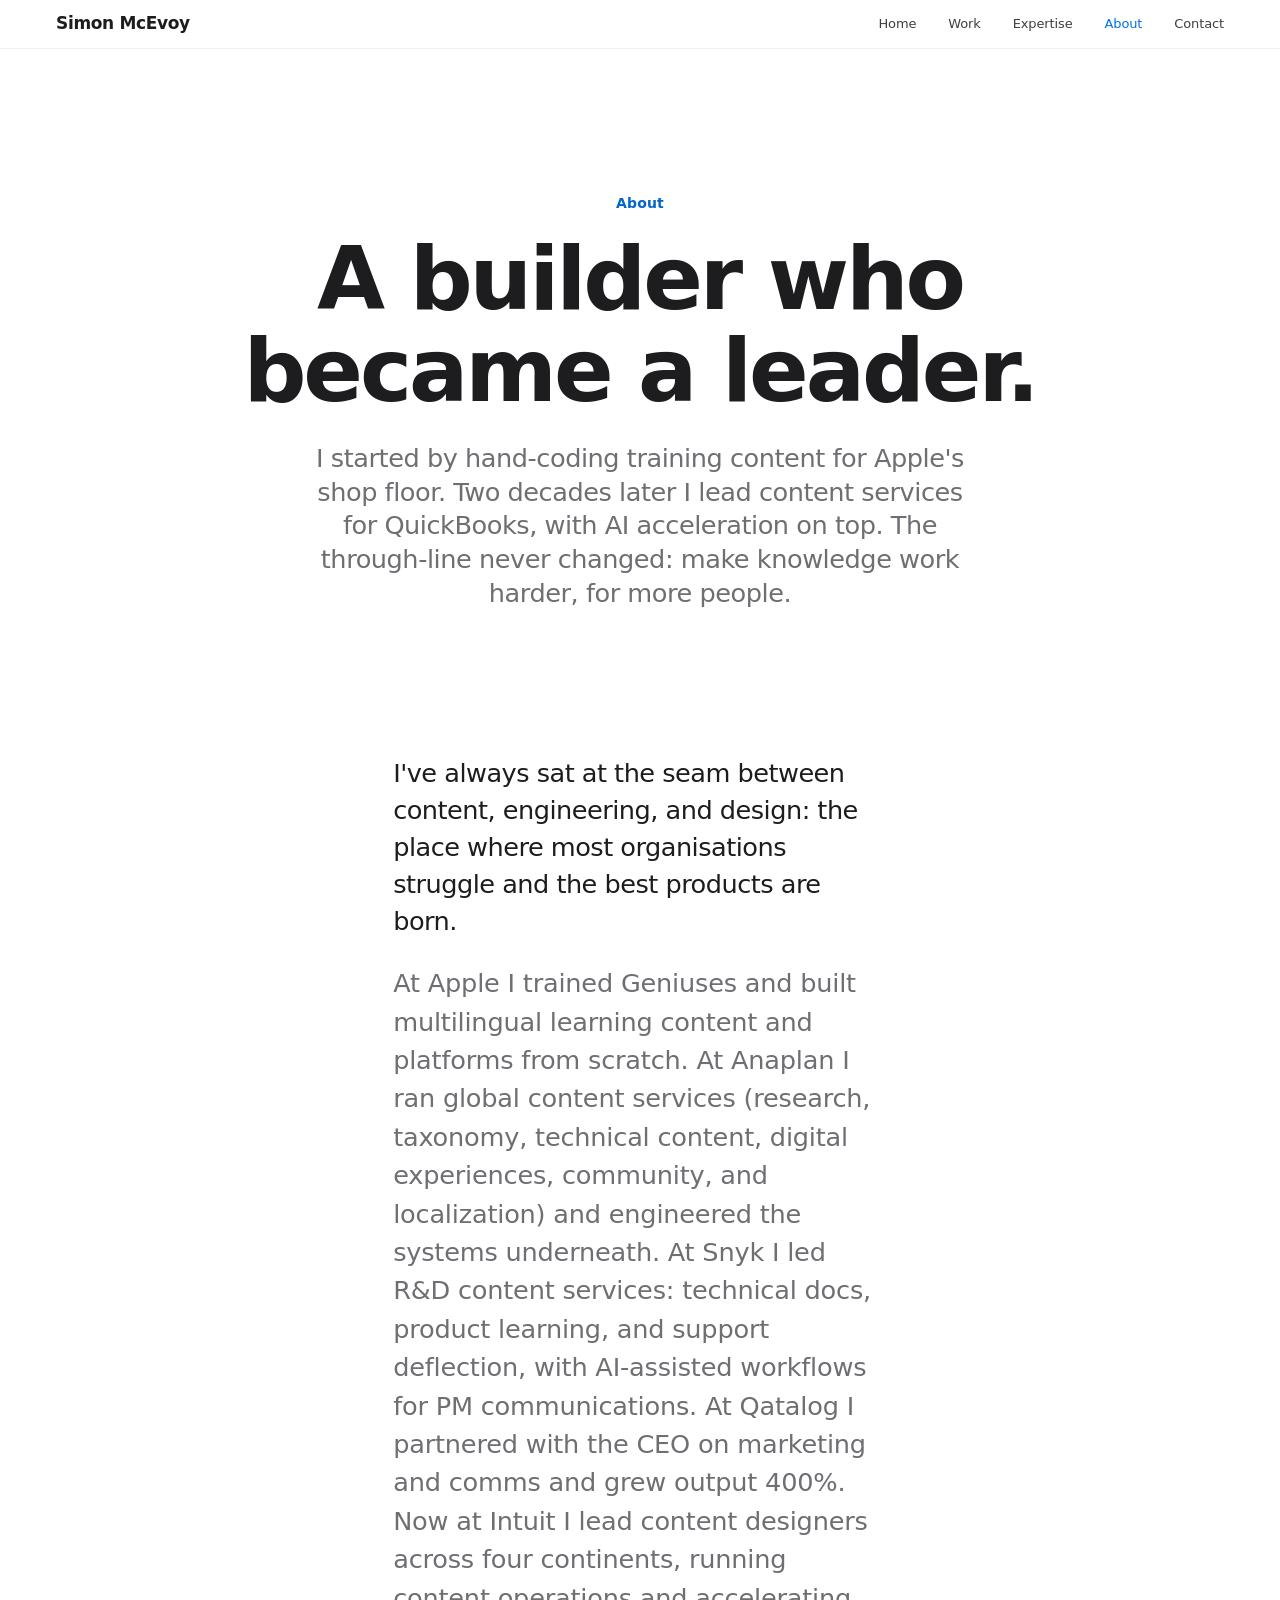
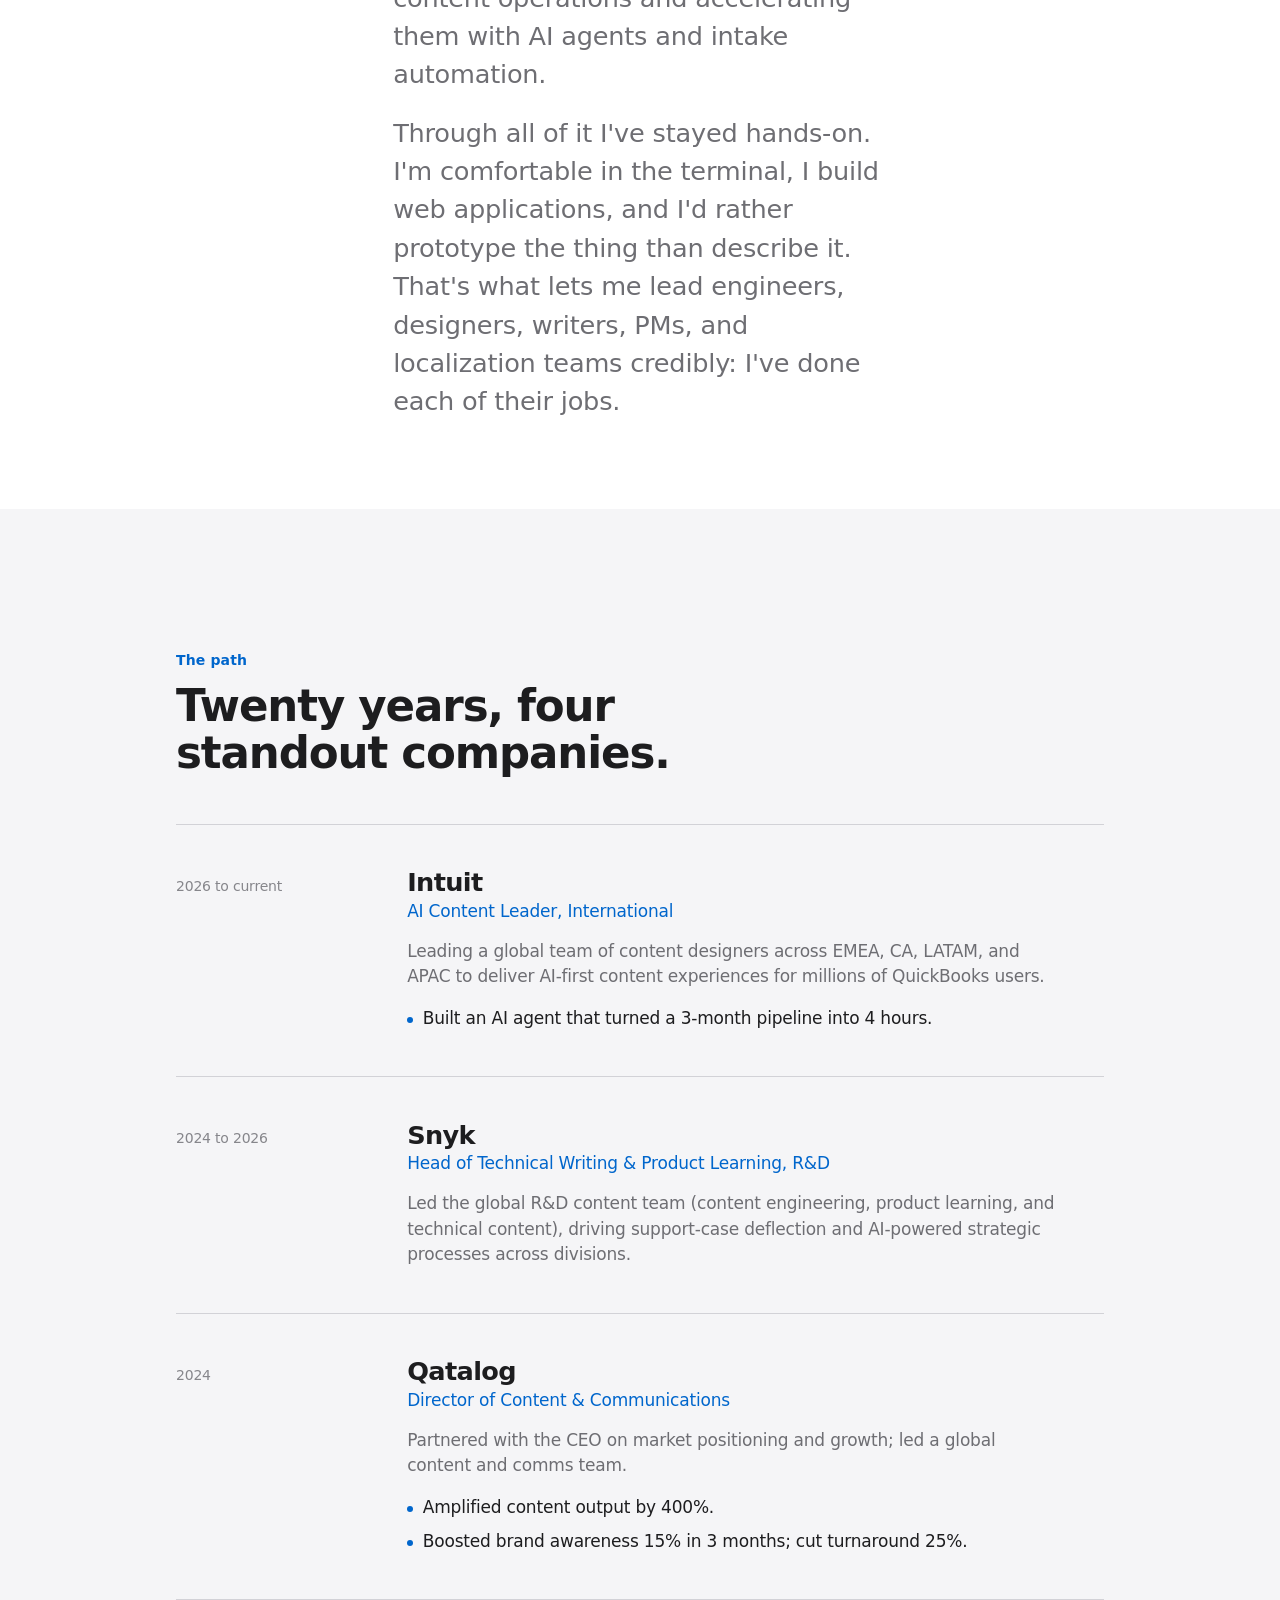
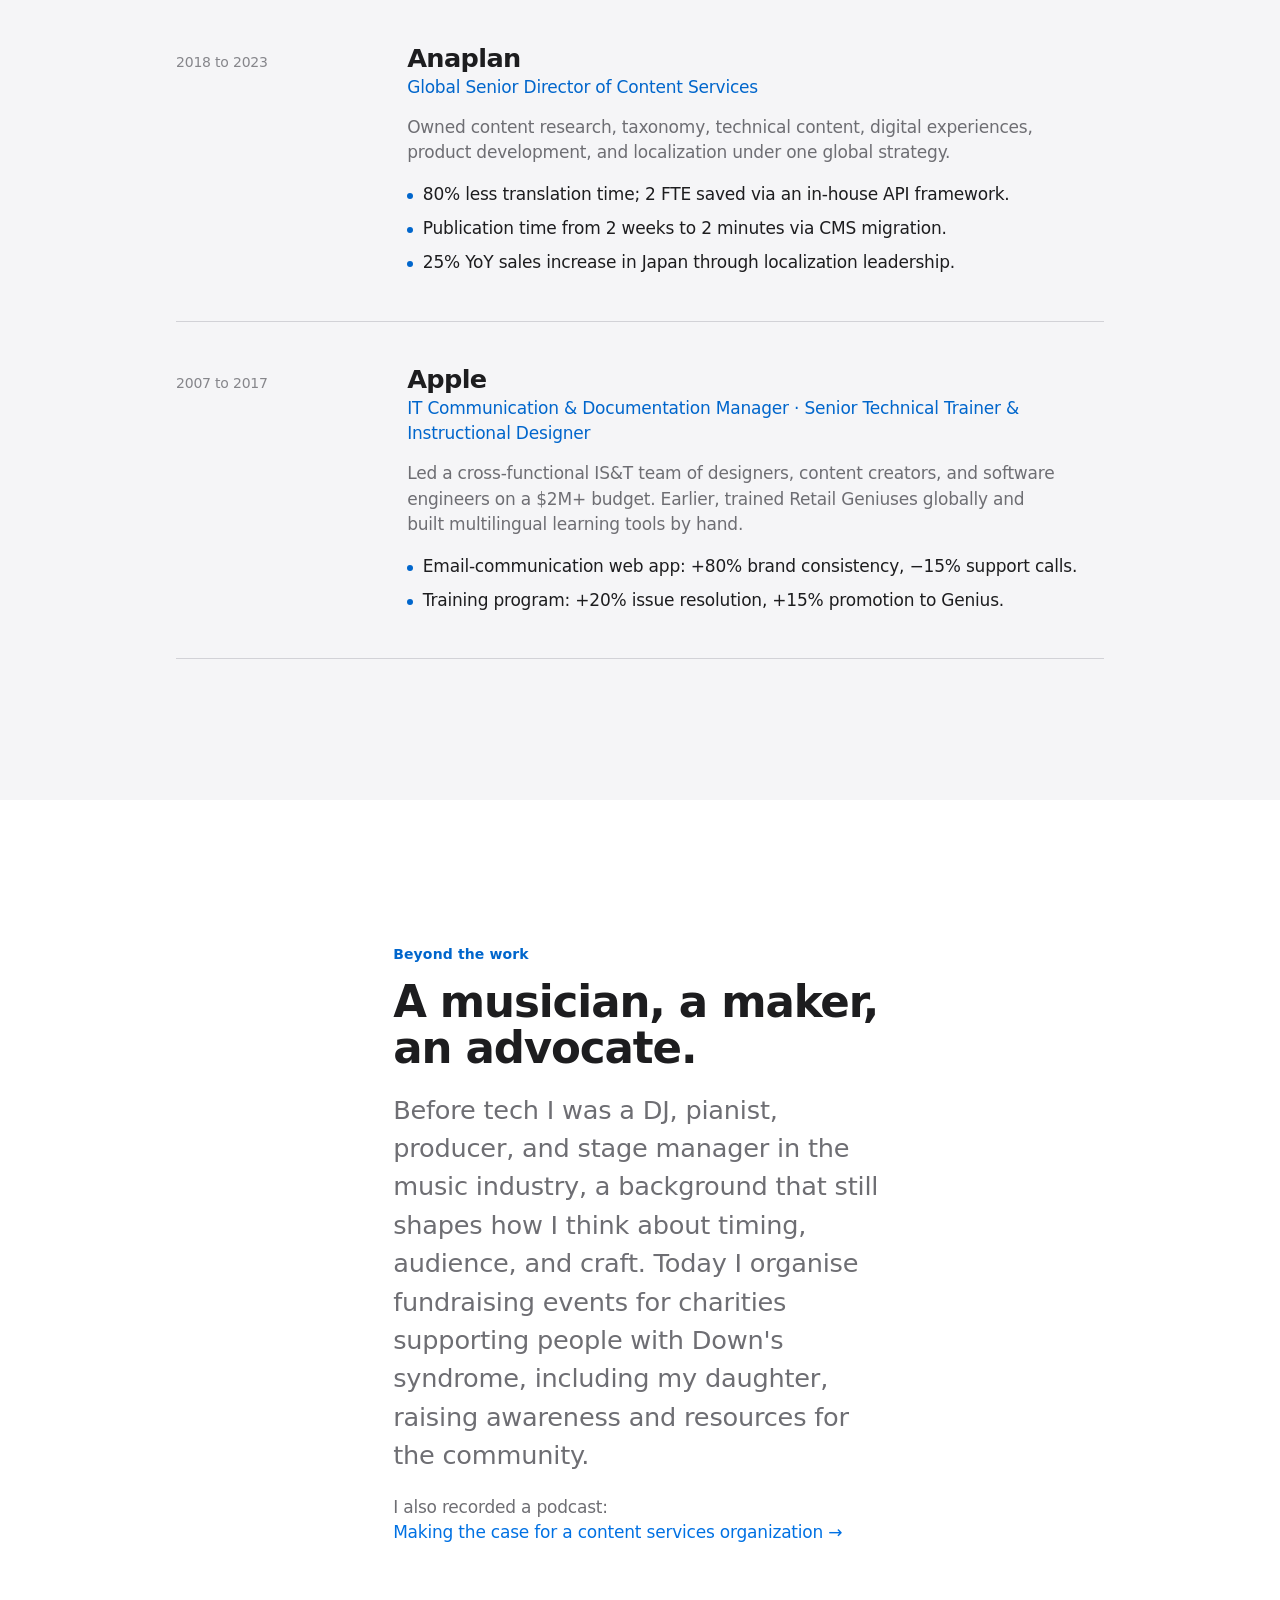
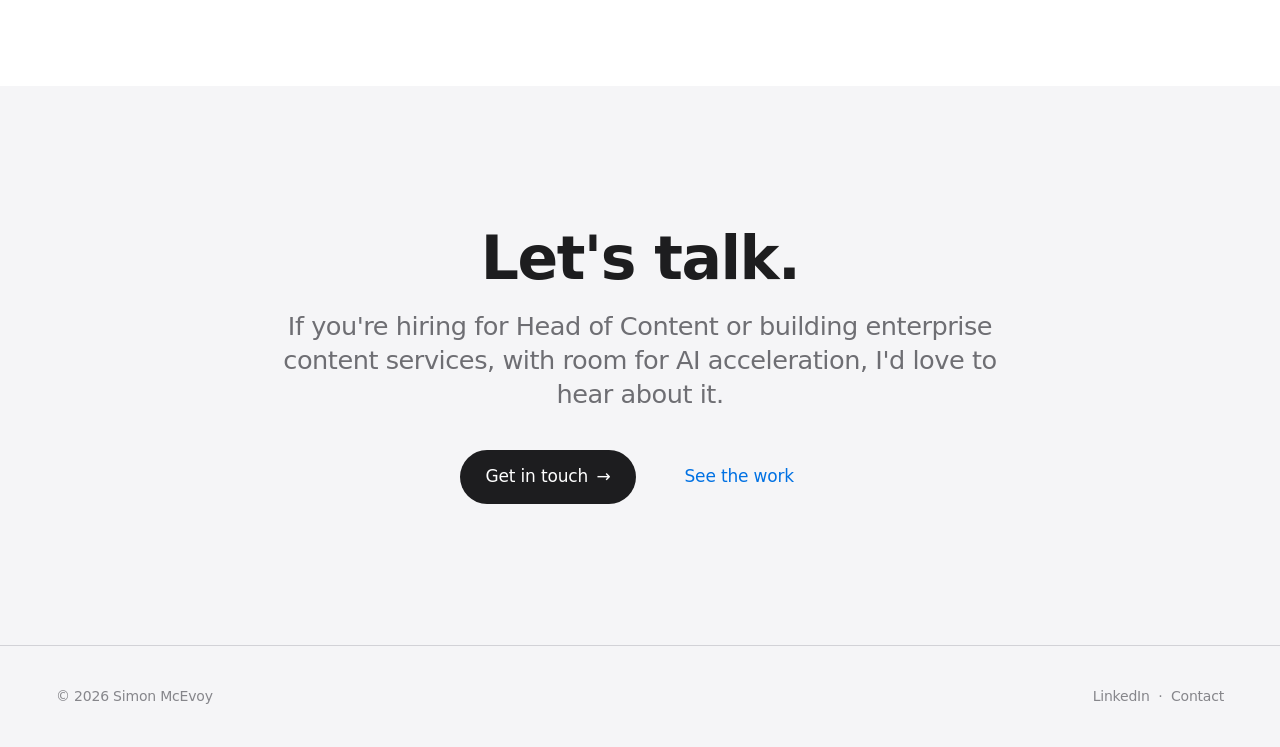
==== about.html @ 6aed699b "Refine copy and consolidate Work case studies. Remove em-dashes site-wide, merge Anaplan into one CC" ====
<!DOCTYPE html>
<html lang="en">
<head>
<meta charset="UTF-8">
<meta name="viewport" content="width=device-width, initial-scale=1">
<title>About | Simon McEvoy</title>
<meta name="description" content="Simon McEvoy: twenty years leading enterprise content operations and services, now accelerating them with AI at Intuit.">
<link rel="stylesheet" href="styles.css">
</head>
<body>

<header class="nav" id="nav">
  <div class="nav__inner">
    <a class="nav__brand" href="index.html">Simon McEvoy</a>
    <button class="nav__toggle" aria-label="Menu" aria-expanded="false">☰</button>
    <nav class="nav__links">
      <a href="index.html">Home</a>
      <a href="work.html">Work</a>
      <a href="expertise.html">Expertise</a>
      <a href="about.html" aria-current="page">About</a>
      <a href="contact.html">Contact</a>
    </nav>
  </div>
</header>

<main>

  <section class="hero wrap load" style="padding-bottom: clamp(2rem,5vw,3.5rem)">
    <span class="eyebrow">About</span>
    <h1 class="hero-title">A builder who<br>became a leader.</h1>
    <p class="lead">I started by hand-coding training content for Apple's shop floor. Two decades later I lead content services for QuickBooks, with AI acceleration on top. The through-line never changed: make knowledge work harder, for more people.</p>
  </section>

  <!-- Narrative -->
  <section class="section--tight">
    <div class="wrap measure reveal" style="margin-inline:auto">
      <p class="h3" style="font-weight:400; line-height:1.45; color:var(--ink)">I've always sat at the seam between content, engineering, and design: the place where most organisations struggle and the best products are born.</p>
      <p class="muted" style="margin-top:1.5rem; font-size:var(--step-lead); line-height:1.5">At Apple I trained Geniuses and built multilingual learning content and platforms from scratch. At Anaplan I ran global content services (research, taxonomy, technical content, digital experiences, community, and localization) and engineered the systems underneath. At Snyk I led R&amp;D content services: technical docs, product learning, and support deflection, with AI-assisted workflows for PM communications. At Qatalog I partnered with the CEO on marketing and comms and grew output 400%. Now at Intuit I lead content designers across four continents, running content operations and accelerating them with AI agents and intake automation.</p>
      <p class="muted" style="margin-top:1.25rem; font-size:var(--step-lead); line-height:1.5">Through all of it I've stayed hands-on. I'm comfortable in the terminal, I build web applications, and I'd rather prototype the thing than describe it. That's what lets me lead engineers, designers, writers, PMs, and localization teams credibly: I've done each of their jobs.</p>
    </div>
  </section>

  <!-- TIMELINE -->
  <section class="section bg-alt">
    <div class="wrap">
      <div class="sec-head reveal" style="margin-bottom: clamp(2rem,5vw,3rem)">
        <span class="eyebrow">The path</span>
        <h2 class="h2">Twenty years, four standout companies.</h2>
      </div>

      <div class="timeline">
        <div class="tl-item reveal">
          <div class="tl-when">2026 to current</div>
          <div>
            <h3 class="tl-co">Intuit</h3>
            <p class="tl-role">AI Content Leader, International</p>
            <p class="tl-desc">Leading a global team of content designers across EMEA, CA, LATAM, and APAC to deliver AI-first content experiences for millions of QuickBooks users.</p>
            <ul class="tl-wins"><li>Built an AI agent that turned a 3-month pipeline into 4 hours.</li></ul>
          </div>
        </div>

        <div class="tl-item reveal">
          <div class="tl-when">2024 to 2026</div>
          <div>
            <h3 class="tl-co">Snyk</h3>
            <p class="tl-role">Head of Technical Writing &amp; Product Learning, R&amp;D</p>
            <p class="tl-desc">Led the global R&amp;D content team (content engineering, product learning, and technical content), driving support-case deflection and AI-powered strategic processes across divisions.</p>
          </div>
        </div>

        <div class="tl-item reveal">
          <div class="tl-when">2024</div>
          <div>
            <h3 class="tl-co">Qatalog</h3>
            <p class="tl-role">Director of Content &amp; Communications</p>
            <p class="tl-desc">Partnered with the CEO on market positioning and growth; led a global content and comms team.</p>
            <ul class="tl-wins">
              <li>Amplified content output by 400%.</li>
              <li>Boosted brand awareness 15% in 3 months; cut turnaround 25%.</li>
            </ul>
          </div>
        </div>

        <div class="tl-item reveal">
          <div class="tl-when">2018 to 2023</div>
          <div>
            <h3 class="tl-co">Anaplan</h3>
            <p class="tl-role">Global Senior Director of Content Services</p>
            <p class="tl-desc">Owned content research, taxonomy, technical content, digital experiences, product development, and localization under one global strategy.</p>
            <ul class="tl-wins">
              <li>80% less translation time; 2 FTE saved via an in-house API framework.</li>
              <li>Publication time from 2 weeks to 2 minutes via CMS migration.</li>
              <li>25% YoY sales increase in Japan through localization leadership.</li>
            </ul>
          </div>
        </div>

        <div class="tl-item reveal">
          <div class="tl-when">2007 to 2017</div>
          <div>
            <h3 class="tl-co">Apple</h3>
            <p class="tl-role">IT Communication &amp; Documentation Manager · Senior Technical Trainer &amp; Instructional Designer</p>
            <p class="tl-desc">Led a cross-functional IS&amp;T team of designers, content creators, and software engineers on a $2M+ budget. Earlier, trained Retail Geniuses globally and built multilingual learning tools by hand.</p>
            <ul class="tl-wins">
              <li>Email-communication web app: +80% brand consistency, −15% support calls.</li>
              <li>Training program: +20% issue resolution, +15% promotion to Genius.</li>
            </ul>
          </div>
        </div>
      </div>
    </div>
  </section>

  <!-- Beyond work -->
  <section class="section">
    <div class="wrap measure reveal" style="margin-inline:auto">
      <span class="eyebrow">Beyond the work</span>
      <h2 class="h2" style="margin:.8rem 0 1.2rem">A musician, a maker, an advocate.</h2>
      <p class="muted" style="font-size:var(--step-lead); line-height:1.5">Before tech I was a DJ, pianist, producer, and stage manager in the music industry, a background that still shapes how I think about timing, audience, and craft. Today I organise fundraising events for charities supporting people with Down's syndrome, including my daughter, raising awareness and resources for the community.</p>
      <p class="muted" style="margin-top:1.25rem; font-size:var(--step-body)">I also recorded a podcast: <a class="link" href="https://simplea.com/Resources/Podcasts/making-the-case-for-a-cso">Making the case for a content services organization →</a></p>
    </div>
  </section>

  <section class="section bg-alt">
    <div class="wrap cta-band reveal">
      <h2 class="h1">Let's talk.</h2>
      <p class="lead">If you're hiring for Head of Content or building enterprise content services, with room for AI acceleration, I'd love to hear about it.</p>
      <div class="hero__cta">
        <a class="btn btn--dark" href="contact.html">Get in touch <span aria-hidden="true">→</span></a>
        <a class="btn btn--ghost" href="work.html">See the work</a>
      </div>
    </div>
  </section>

</main>

<footer class="footer">
  <div class="footer__inner">
    <span>© 2026 Simon McEvoy</span>
    <span><a href="https://www.linkedin.com/in/simcevoy">LinkedIn</a> &nbsp;·&nbsp; <a href="contact.html">Contact</a></span>
  </div>
</footer>

<script src="main.js"></script>
</body>
</html>
---- styles.css ----
/* =====================================================================
   Simon McEvoy — Portfolio
   Design system: refined minimalism, Apple register.
   Pure CSS, no build step. Resolves to San Francisco on Apple devices.
   ===================================================================== */

/* ---------- Reset ---------- */
*, *::before, *::after { box-sizing: border-box; margin: 0; padding: 0; }
html { scroll-behavior: smooth; -webkit-text-size-adjust: 100%; }
body { min-height: 100vh; }
img { max-width: 100%; display: block; }
a { color: inherit; text-decoration: none; }
button { font: inherit; cursor: pointer; border: none; background: none; }
ul { list-style: none; }

/* ---------- Tokens ---------- */
:root {
  /* The Apple-authentic stack: SF on Apple HW, refined fallbacks elsewhere */
  --font-sans: -apple-system, BlinkMacSystemFont, "SF Pro Display", "SF Pro Text",
               "Helvetica Neue", "Segoe UI", system-ui, sans-serif;

  /* Palette — near-black ink on true white, single confident accent */
  --ink:        #1d1d1f;   /* Apple's signature near-black */
  --ink-soft:   #6e6e73;   /* secondary text */
  --ink-faint:  #86868b;   /* tertiary / captions */
  --hairline:   #d2d2d7;   /* Apple's divider grey */
  --paper:      #ffffff;
  --paper-alt:  #f5f5f7;   /* Apple's section grey */
  --accent:     #0066cc;   /* Apple link blue */
  --accent-ink: #0071e3;

  /* Type scale — large, confident, tight tracking like Apple display type */
  --step-hero:  clamp(2.75rem, 7vw, 5.5rem);
  --step-h1:    clamp(2.25rem, 5vw, 3.75rem);
  --step-h2:    clamp(1.75rem, 3.4vw, 2.75rem);
  --step-h3:    clamp(1.3rem, 2vw, 1.6rem);
  --step-lead:  clamp(1.2rem, 2vw, 1.6rem);
  --step-body:  1.0625rem;
  --step-small: 0.875rem;

  --maxw: 1040px;
  --maxw-wide: 1280px;
  --maxw-work: 1152px; /* maxw-wide − 10% */
  --gutter: clamp(1.25rem, 5vw, 3.5rem);

  --r: 18px;       /* card radius */
  --r-lg: 28px;
  --ease: cubic-bezier(0.16, 1, 0.3, 1);  /* Apple's expressive ease-out */
}

/* ---------- Base ---------- */
body {
  font-family: var(--font-sans);
  color: var(--ink);
  background: var(--paper);
  font-size: var(--step-body);
  line-height: 1.5;
  letter-spacing: -0.012em;
  -webkit-font-smoothing: antialiased;
  -moz-osx-font-smoothing: grayscale;
}

::selection { background: var(--accent); color: #fff; }

/* ---------- Layout helpers ---------- */
.wrap { width: 100%; max-width: var(--maxw); margin-inline: auto; padding-inline: var(--gutter); }
.wrap-wide { max-width: var(--maxw-wide); }
.wrap-work { max-width: var(--maxw-work); }
.section { padding-block: clamp(4.5rem, 11vw, 9rem); }
.section--tight { padding-block: clamp(3rem, 7vw, 5.5rem); }
.bg-alt { background: var(--paper-alt); }
.center { text-align: center; }

/* ---------- Type ---------- */
h1, h2, h3, h4 { font-weight: 600; line-height: 1.06; letter-spacing: -0.025em; }
.hero-title { font-size: var(--step-hero); font-weight: 600; line-height: 1.04; letter-spacing: -0.035em; }
.h1 { font-size: var(--step-h1); }
.h2 { font-size: var(--step-h2); }
.h3 { font-size: var(--step-h3); letter-spacing: -0.02em; }
.lead { font-size: var(--step-lead); line-height: 1.32; color: var(--ink-soft); font-weight: 400; letter-spacing: -0.018em; }
.eyebrow {
  font-size: var(--step-small); font-weight: 600; letter-spacing: 0.01em;
  color: var(--accent); text-transform: none;
}
.muted { color: var(--ink-soft); }
.faint { color: var(--ink-faint); }
.measure { max-width: 56ch; }
.measure-tight { max-width: 44ch; }

.gradient-text {
  background: linear-gradient(120deg, #1d1d1f 0%, #4a4a4f 40%, #0071e3 100%);
  -webkit-background-clip: text; background-clip: text;
  -webkit-text-fill-color: transparent; color: transparent;
}

/* ---------- Links ---------- */
.link {
  color: var(--accent-ink); font-weight: 400;
  display: inline-flex; align-items: center; gap: 0.3em;
  transition: opacity .2s var(--ease);
}
.link:hover { text-decoration: underline; text-underline-offset: 3px; }
.link .arrow { transition: transform .3s var(--ease); }
.link:hover .arrow { transform: translateX(3px); }

/* ---------- Buttons ---------- */
.btn {
  display: inline-flex; align-items: center; justify-content: center; gap: .5em;
  padding: .85em 1.5em; border-radius: 980px;
  font-size: var(--step-body); font-weight: 400; letter-spacing: -0.01em;
  transition: transform .25s var(--ease), background .25s var(--ease), opacity .2s;
  will-change: transform;
}
.btn--primary { background: var(--accent-ink); color: #fff; }
.btn--primary:hover { background: #0077ed; transform: scale(1.015); }
.btn--ghost { color: var(--accent-ink); }
.btn--ghost:hover { text-decoration: underline; text-underline-offset: 3px; }
.btn--dark { background: var(--ink); color: #fff; }
.btn--dark:hover { transform: scale(1.015); background: #000; }

/* =====================================================================
   Navigation — slim, frosted, Apple global-nav feel
   ===================================================================== */
.nav {
  position: sticky; top: 0; z-index: 100;
  background: rgba(255,255,255,0.72);
  backdrop-filter: saturate(180%) blur(20px);
  -webkit-backdrop-filter: saturate(180%) blur(20px);
  border-bottom: 1px solid rgba(0,0,0,0.06);
}
.nav__inner {
  max-width: var(--maxw-wide); margin-inline: auto;
  padding: 0 var(--gutter); height: 48px;
  display: flex; align-items: center; justify-content: space-between;
}
.nav__brand { font-weight: 600; font-size: 1.0625rem; letter-spacing: -0.02em; }
.nav__links { display: flex; gap: clamp(1.1rem, 2.5vw, 2.4rem); align-items: center; }
.nav__links a {
  font-size: 0.8125rem; color: var(--ink); opacity: 0.85;
  transition: opacity .2s; letter-spacing: -0.01em;
}
.nav__links a:hover, .nav__links a[aria-current="page"] { opacity: 1; color: var(--accent-ink); }
.nav__toggle { display: none; font-size: 1.4rem; line-height: 1; color: var(--ink); }

@media (max-width: 720px) {
  .nav__links {
    position: fixed; inset: 48px 0 auto 0;
    flex-direction: column; gap: 0; align-items: stretch;
    background: rgba(255,255,255,0.96);
    backdrop-filter: blur(20px);
    border-bottom: 1px solid var(--hairline);
    max-height: 0; overflow: hidden; transition: max-height .4s var(--ease);
  }
  .nav__links a { padding: 1rem var(--gutter); border-top: 1px solid var(--hairline); font-size: 1.05rem; }
  .nav.open .nav__links { max-height: 80vh; }
  .nav__toggle { display: block; }
}

/* =====================================================================
   Hero
   ===================================================================== */
.hero { padding-block: clamp(4.5rem, 13vw, 9rem) clamp(3rem, 8vw, 6rem); text-align: center; }
.hero .eyebrow { display: block; margin-bottom: 1.2rem; }
.hero-title { max-width: 16ch; margin-inline: auto; }
.hero .lead { max-width: 40ch; margin: 1.6rem auto 0; }
.hero__cta { margin-top: 2.6rem; display: flex; gap: 1.4rem; justify-content: center; flex-wrap: wrap; align-items: center; }

/* =====================================================================
   Stat band
   ===================================================================== */
.stats { display: grid; grid-template-columns: repeat(4, 1fr); gap: clamp(1.5rem, 4vw, 3rem); }
.stat__num {
  font-size: clamp(2.4rem, 5vw, 3.6rem); font-weight: 600; letter-spacing: -0.04em;
  line-height: 1; color: var(--ink);
}
.stat__num .unit { font-size: 0.55em; }
.stat__label { margin-top: .6rem; color: var(--ink-soft); font-size: var(--step-small); line-height: 1.4; }
@media (max-width: 760px) { .stats { grid-template-columns: repeat(2, 1fr); gap: 2rem 1.5rem; } }

/* =====================================================================
   Section header
   ===================================================================== */
.sec-head { max-width: 60ch; }
.sec-head .eyebrow { display: block; margin-bottom: .8rem; }
.sec-head.center { margin-inline: auto; }
.sec-head .lead { margin-top: 1rem; }

/* =====================================================================
   Feature rows — alternating, Apple product-story layout
   ===================================================================== */
.feature {
  display: grid; grid-template-columns: 1fr 1fr; gap: clamp(2rem, 6vw, 5rem);
  align-items: center;
}
.wrap-work .feature {
  gap: clamp(1.5rem, 3vw, 3rem);
  align-items: start;
}
.feature + .feature { margin-top: clamp(4rem, 9vw, 7rem); }
.feature--rev .feature__media { order: 2; }
.feature__eyebrow { color: var(--accent); font-weight: 600; font-size: var(--step-small); margin-bottom: .9rem; }
.feature__title { font-size: var(--step-h2); margin-bottom: 1rem; }
.feature__body { color: var(--ink-soft); font-size: var(--step-lead); line-height: 1.4; }
.feature__list { margin-top: 1.5rem; display: grid; gap: .7rem; }
.feature__list li { display: flex; gap: .6rem; color: var(--ink-soft); font-size: var(--step-body); }
.feature__list li::before { content: "—"; color: var(--accent); flex: none; }
@media (max-width: 820px) {
  .feature { grid-template-columns: 1fr; gap: 2rem; }
  .feature--rev .feature__media { order: 0; }
}

/* ---------- Media frame (screenshot slots) ---------- */
.frame {
  position: relative; border-radius: var(--r-lg); overflow: hidden;
  background: linear-gradient(145deg, #fafafa, #ececef);
  border: 1px solid var(--hairline);
  box-shadow: 0 1px 2px rgba(0,0,0,0.04), 0 24px 60px -28px rgba(0,0,0,0.22);
  aspect-ratio: 4 / 3;
}
.frame img { width: 100%; height: 100%; object-fit: cover; }
.frame--tall { aspect-ratio: 3 / 4; }
.frame--wide { aspect-ratio: 16 / 10; }

/* Real screenshot: image fills the rounded box edge-to-edge, corners clip the image */
.frame--shot { aspect-ratio: auto; background: none; border: none; margin: 0; line-height: 0; }
.frame--shot img { width: 100%; height: auto; object-fit: contain; display: block; border-radius: inherit; }
.frame--shot--crop { overflow: hidden; }
.frame--shot--crop img { object-fit: cover; object-position: top; max-height: 26rem; width: 100%; height: auto; }
.shot-cap { margin-top: .9rem; font-size: var(--step-small); color: var(--ink-faint); line-height: 1.4; }

/* Auto-scrolling full-page preview — image is 1374 x 4799 (ratio 3.492) */
.frame--scroller {
  aspect-ratio: 3 / 4;            /* portrait viewport window */
  background: #fff; border: 1px solid var(--hairline); margin: 0;
  position: relative; overflow: hidden; line-height: 0;
}
.frame--scroller .scroll-shot {
  width: 100%; height: auto; display: block; position: absolute; top: 0; left: 0;
  animation: pageScroll 52s var(--ease) infinite;
  will-change: transform;
}
@keyframes pageScroll {
  0%, 8%    { transform: translateY(0%); }
  50%, 52%  { transform: translateY(var(--scroll-end, -52%)); }
  100%      { transform: translateY(0%); }
}
/* soft top/bottom fade so content slides in/out gracefully */
.frame--scroller::before, .frame--scroller::after {
  content: ""; position: absolute; left: 0; right: 0; height: 36px; z-index: 2; pointer-events: none;
}
.frame--scroller::before { top: 0; background: linear-gradient(rgba(255,255,255,.9), rgba(255,255,255,0)); }
.frame--scroller::after  { bottom: 0; background: linear-gradient(rgba(255,255,255,0), rgba(255,255,255,.9)); }
/* gentle diagonal sheen, like glass over the screen */
.scroller__glare {
  position: absolute; inset: 0; z-index: 3; pointer-events: none;
  background: linear-gradient(115deg, rgba(255,255,255,.10) 0%, rgba(255,255,255,0) 22%);
}
.frame--scroller:hover .scroll-shot { animation-play-state: paused; }

@media (prefers-reduced-motion: reduce) {
  .frame--scroller .scroll-shot { animation: none; }
}
.frame__placeholder {
  position: absolute; inset: 0; display: flex; flex-direction: column;
  align-items: center; justify-content: center; gap: .6rem; text-align: center; padding: 2rem;
  color: var(--ink-faint);
}
.frame__placeholder .ph-icon {
  width: 44px; height: 44px; border-radius: 12px; opacity: .5;
  background: var(--ink-faint);
  -webkit-mask: var(--ph-mask) center/contain no-repeat; mask: var(--ph-mask) center/contain no-repeat;
}
.frame__placeholder .ph-label { font-size: var(--step-small); font-weight: 500; }
.frame__placeholder .ph-sub { font-size: 0.8rem; opacity: .8; max-width: 26ch; }

/* =====================================================================
   Cards — work index, expertise
   ===================================================================== */
.card-grid { display: grid; grid-template-columns: repeat(2, 1fr); gap: clamp(1.25rem, 2.5vw, 1.75rem); }
.card-grid--3 { grid-template-columns: repeat(3, 1fr); }
@media (max-width: 860px) { .card-grid, .card-grid--3 { grid-template-columns: 1fr; } }

.card {
  background: var(--paper-alt); border-radius: var(--r-lg); overflow: hidden;
  display: flex; flex-direction: column;
  transition: transform .4s var(--ease), box-shadow .4s var(--ease);
}
.card:hover { transform: translateY(-4px); box-shadow: 0 30px 60px -30px rgba(0,0,0,0.2); }
.card__media { aspect-ratio: 16 / 10; position: relative; background: linear-gradient(145deg,#fff,#e9e9ec); }
.card__media img { width: 100%; height: 100%; object-fit: cover; }
.card__body { padding: clamp(1.5rem, 3vw, 2.2rem); }
.card__eyebrow { color: var(--accent); font-weight: 600; font-size: 0.8rem; margin-bottom: .6rem; }
.card__title { font-size: var(--step-h3); margin-bottom: .6rem; }
.card__desc { color: var(--ink-soft); font-size: var(--step-body); line-height: 1.45; }
.card__meta { margin-top: 1.1rem; font-size: var(--step-small); }

/* Expertise domain cards */
.domain {
  padding: clamp(1.6rem, 3vw, 2.4rem); border-radius: var(--r);
  background: var(--paper); border: 1px solid var(--hairline);
  transition: transform .4s var(--ease), box-shadow .4s var(--ease);
}
.domain:hover { transform: translateY(-3px); box-shadow: 0 24px 48px -28px rgba(0,0,0,0.18); }
.domain__kicker { font-size: 2rem; line-height: 1; margin-bottom: 1rem; }
.domain__title { font-size: var(--step-h3); margin-bottom: .7rem; }
.domain__desc { color: var(--ink-soft); font-size: var(--step-body); line-height: 1.5; }
.domain__tags { margin-top: 1.2rem; display: flex; flex-wrap: wrap; gap: .5rem; }
.tag {
  font-size: 0.8rem; color: var(--ink-soft); padding: .3em .8em;
  border: 1px solid var(--hairline); border-radius: 980px; background: var(--paper);
}
.content-lanes {
  display: flex; flex-wrap: wrap; gap: .5rem; justify-content: center;
  max-width: 52rem; margin-inline: auto;
}

/* =====================================================================
   Timeline — career
   ===================================================================== */
.timeline { display: grid; gap: 0; }
.tl-item {
  display: grid; grid-template-columns: 180px 1fr; gap: clamp(1.5rem, 4vw, 3.5rem);
  padding-block: clamp(2rem, 4vw, 2.8rem);
  border-top: 1px solid var(--hairline);
}
.tl-item:last-child { border-bottom: 1px solid var(--hairline); }
.tl-when { color: var(--ink-faint); font-size: var(--step-small); font-weight: 500; padding-top: .4rem; }
.tl-co { font-size: var(--step-h3); margin-bottom: .15rem; }
.tl-role { color: var(--accent); font-weight: 500; font-size: var(--step-body); margin-bottom: .9rem; }
.tl-desc { color: var(--ink-soft); line-height: 1.5; max-width: 60ch; }
.tl-wins { margin-top: 1rem; display: grid; gap: .55rem; }
.tl-wins li { display: flex; gap: .6rem; color: var(--ink); font-size: var(--step-body); }
.tl-wins li::before { content: ""; flex: none; width: 6px; height: 6px; border-radius: 50%; background: var(--accent); margin-top: .65em; }
@media (max-width: 720px) { .tl-item { grid-template-columns: 1fr; gap: .4rem; } .tl-when { padding-top: 0; } }

/* =====================================================================
   Pull quote / CTA band
   ===================================================================== */
.quote { text-align: center; }
.quote__mark { font-size: var(--step-h2); color: var(--ink); font-weight: 600; line-height: 1.18; letter-spacing: -0.025em; max-width: 22ch; margin-inline: auto; }
.quote__by { margin-top: 1.6rem; color: var(--ink-faint); font-size: var(--step-small); }

.cta-band { text-align: center; }
.cta-band .h1 { max-width: 18ch; margin-inline: auto; }
.cta-band .lead { max-width: 44ch; margin: 1.2rem auto 0; }
.cta-band .hero__cta { margin-top: 2.4rem; }

/* =====================================================================
   Contact
   ===================================================================== */
.contact-grid { display: grid; grid-template-columns: 1fr 1fr; gap: clamp(2rem,5vw,4rem); }
@media (max-width: 760px) { .contact-grid { grid-template-columns: 1fr; } }
.contact-list { display: grid; gap: 1.6rem; }
.contact-item .label { font-size: var(--step-small); color: var(--ink-faint); margin-bottom: .2rem; }
.contact-item .val { font-size: var(--step-h3); font-weight: 500; }
.contact-item .val:hover { color: var(--accent-ink); }

/* =====================================================================
   Footer
   ===================================================================== */
.footer { border-top: 1px solid var(--hairline); padding-block: 2.5rem; font-size: var(--step-small); color: var(--ink-faint); background: var(--paper-alt); }
.footer__inner { max-width: var(--maxw-wide); margin-inline: auto; padding-inline: var(--gutter); display: flex; justify-content: space-between; gap: 1rem; flex-wrap: wrap; }
.footer a:hover { color: var(--ink); }

/* =====================================================================
   Scroll reveal
   ===================================================================== */
.reveal { opacity: 0; transform: translateY(24px); transition: opacity .9s var(--ease), transform .9s var(--ease); }
.reveal.in { opacity: 1; transform: none; }
[data-delay="1"] { transition-delay: .08s; }
[data-delay="2"] { transition-delay: .16s; }
[data-delay="3"] { transition-delay: .24s; }
[data-delay="4"] { transition-delay: .32s; }

/* Page-load hero stagger */
.load > * { opacity: 0; transform: translateY(20px); animation: rise .9s var(--ease) forwards; }
.load > *:nth-child(1) { animation-delay: .05s; }
.load > *:nth-child(2) { animation-delay: .15s; }
.load > *:nth-child(3) { animation-delay: .25s; }
.load > *:nth-child(4) { animation-delay: .35s; }
@keyframes rise { to { opacity: 1; transform: none; } }

@media (prefers-reduced-motion: reduce) {
  *, *::before, *::after { animation: none !important; transition: none !important; }
  .reveal { opacity: 1; transform: none; }
  .load > * { opacity: 1; transform: none; }
  html { scroll-behavior: auto; }
}
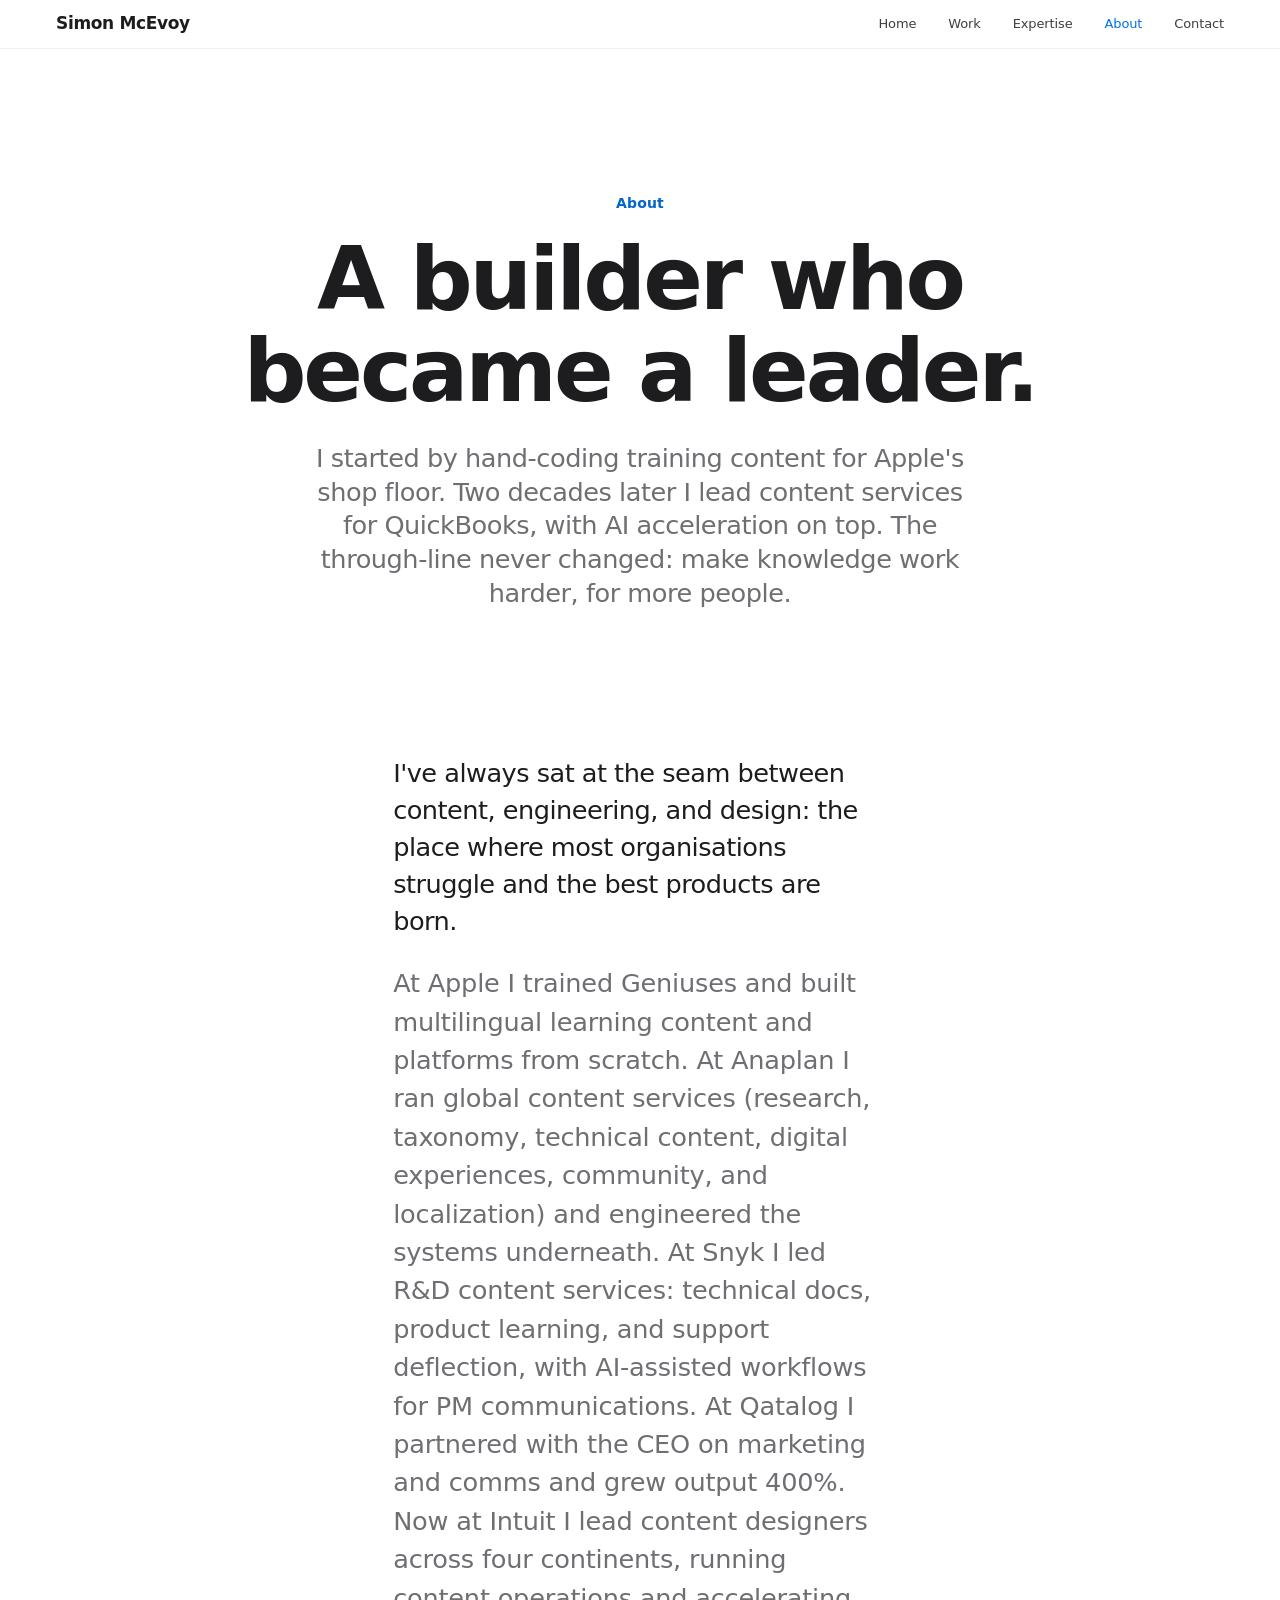
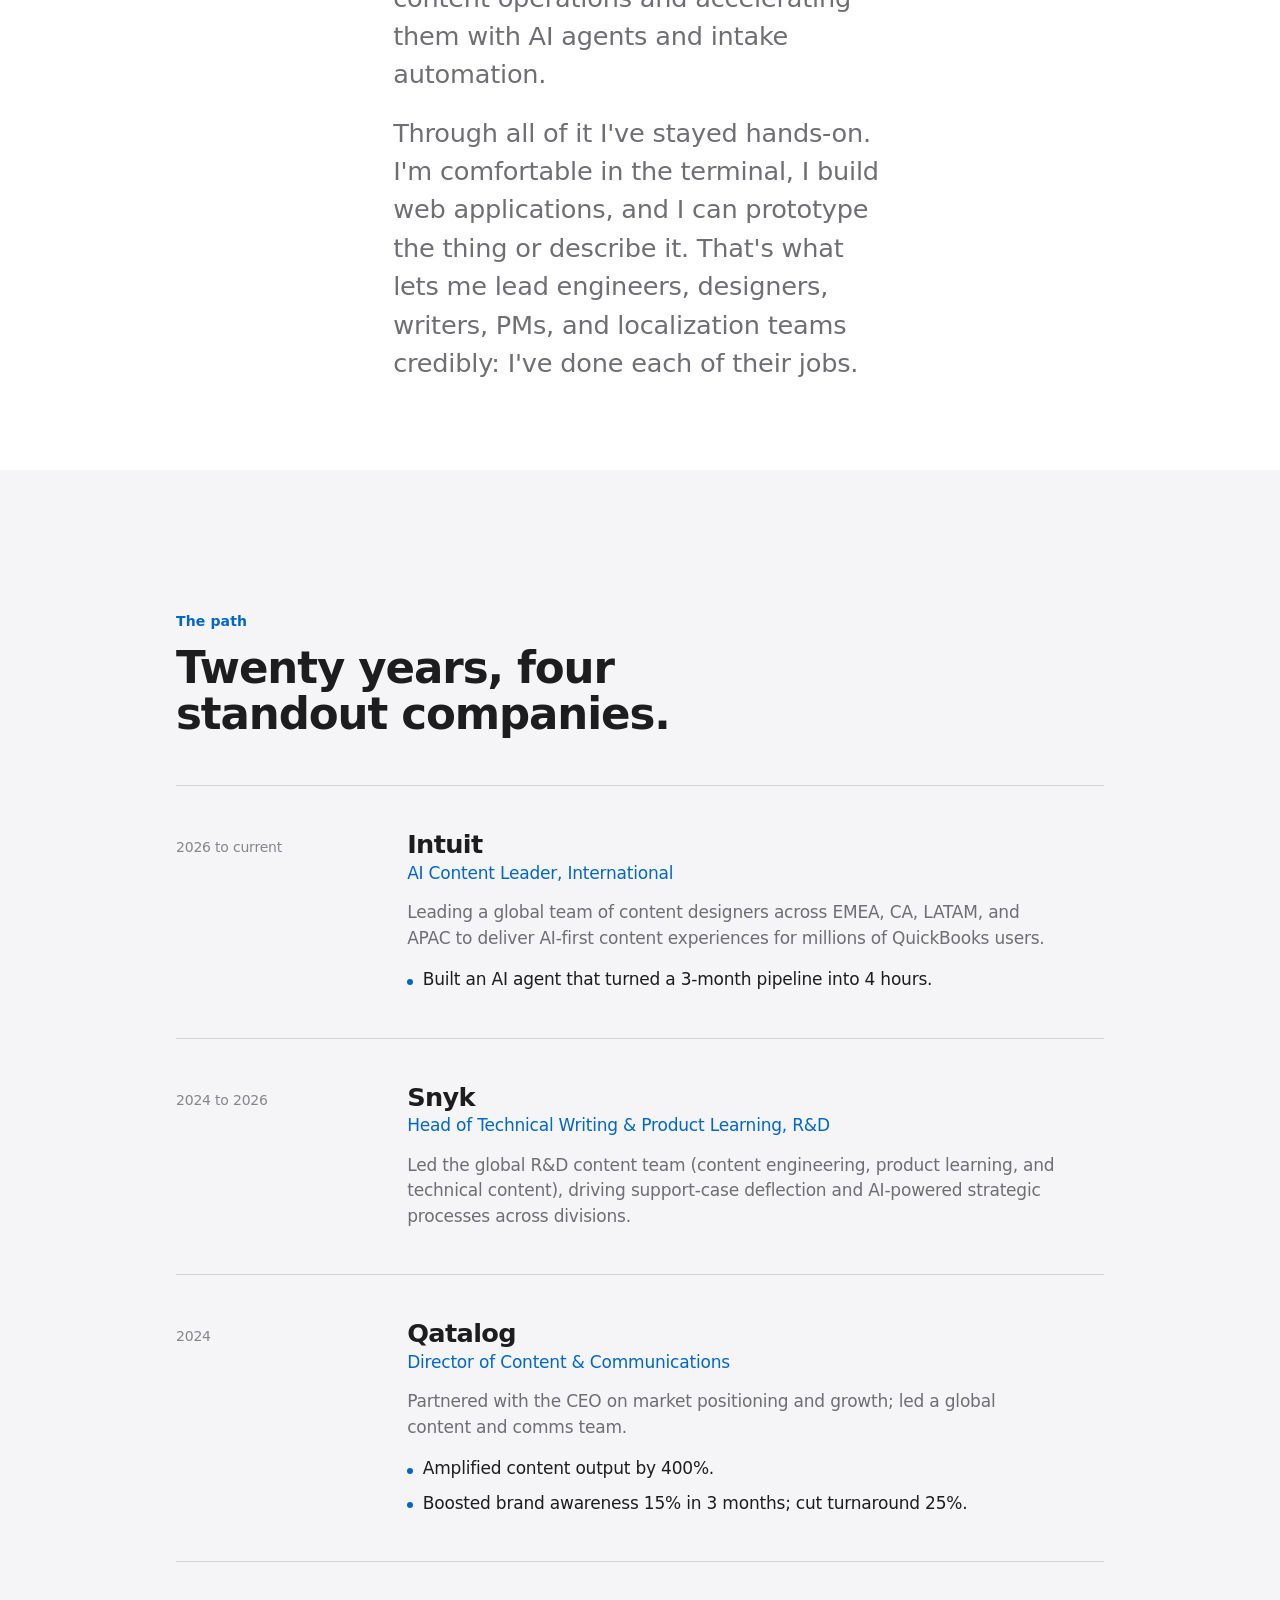
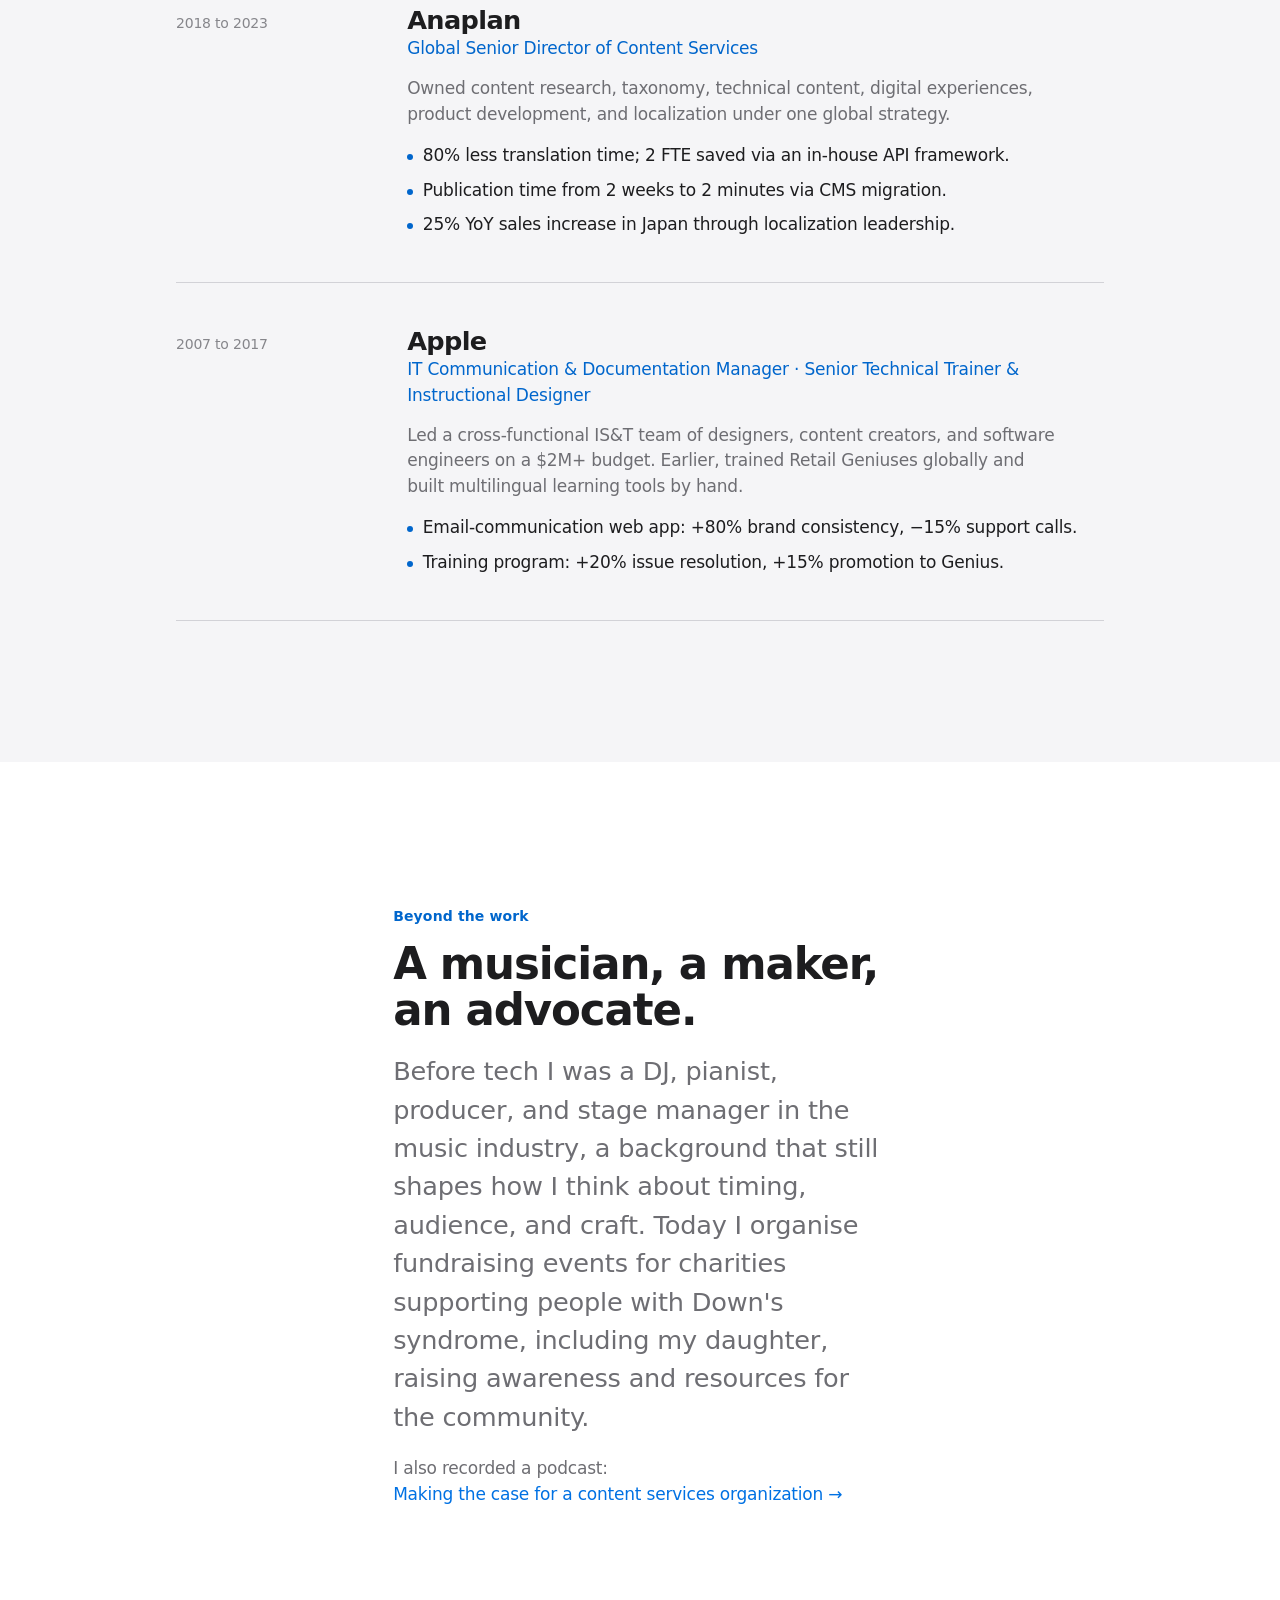
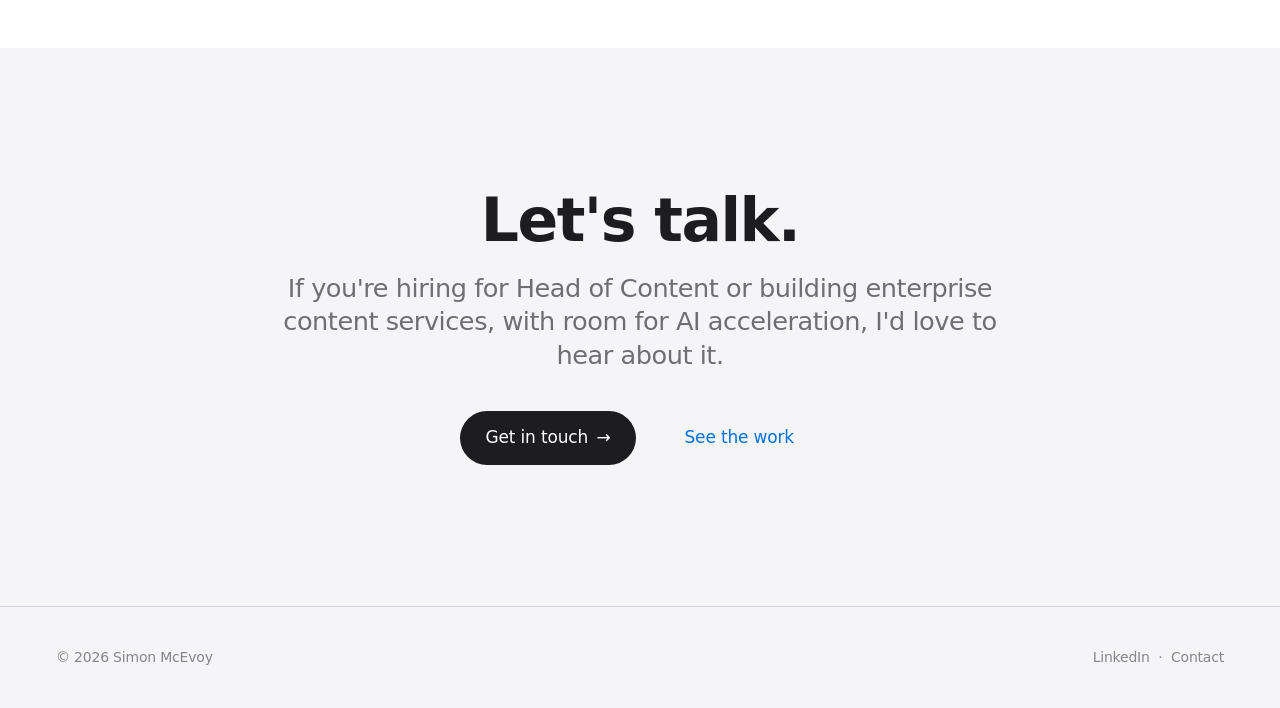
==== commit 46b03c8f: "Update about page prototype copy to be more balanced Co-Authored-By: Claude Sonnet 4.6 <noreply@anth" ====
--- a/about.html
+++ b/about.html
@@ -36,7 +36,7 @@
     <div class="wrap measure reveal" style="margin-inline:auto">
       <p class="h3" style="font-weight:400; line-height:1.45; color:var(--ink)">I've always sat at the seam between content, engineering, and design: the place where most organisations struggle and the best products are born.</p>
       <p class="muted" style="margin-top:1.5rem; font-size:var(--step-lead); line-height:1.5">At Apple I trained Geniuses and built multilingual learning content and platforms from scratch. At Anaplan I ran global content services (research, taxonomy, technical content, digital experiences, community, and localization) and engineered the systems underneath. At Snyk I led R&amp;D content services: technical docs, product learning, and support deflection, with AI-assisted workflows for PM communications. At Qatalog I partnered with the CEO on marketing and comms and grew output 400%. Now at Intuit I lead content designers across four continents, running content operations and accelerating them with AI agents and intake automation.</p>
-      <p class="muted" style="margin-top:1.25rem; font-size:var(--step-lead); line-height:1.5">Through all of it I've stayed hands-on. I'm comfortable in the terminal, I build web applications, and I'd rather prototype the thing than describe it. That's what lets me lead engineers, designers, writers, PMs, and localization teams credibly: I've done each of their jobs.</p>
+      <p class="muted" style="margin-top:1.25rem; font-size:var(--step-lead); line-height:1.5">Through all of it I've stayed hands-on. I'm comfortable in the terminal, I build web applications, and I can prototype the thing or describe it. That's what lets me lead engineers, designers, writers, PMs, and localization teams credibly: I've done each of their jobs.</p>
     </div>
   </section>
 
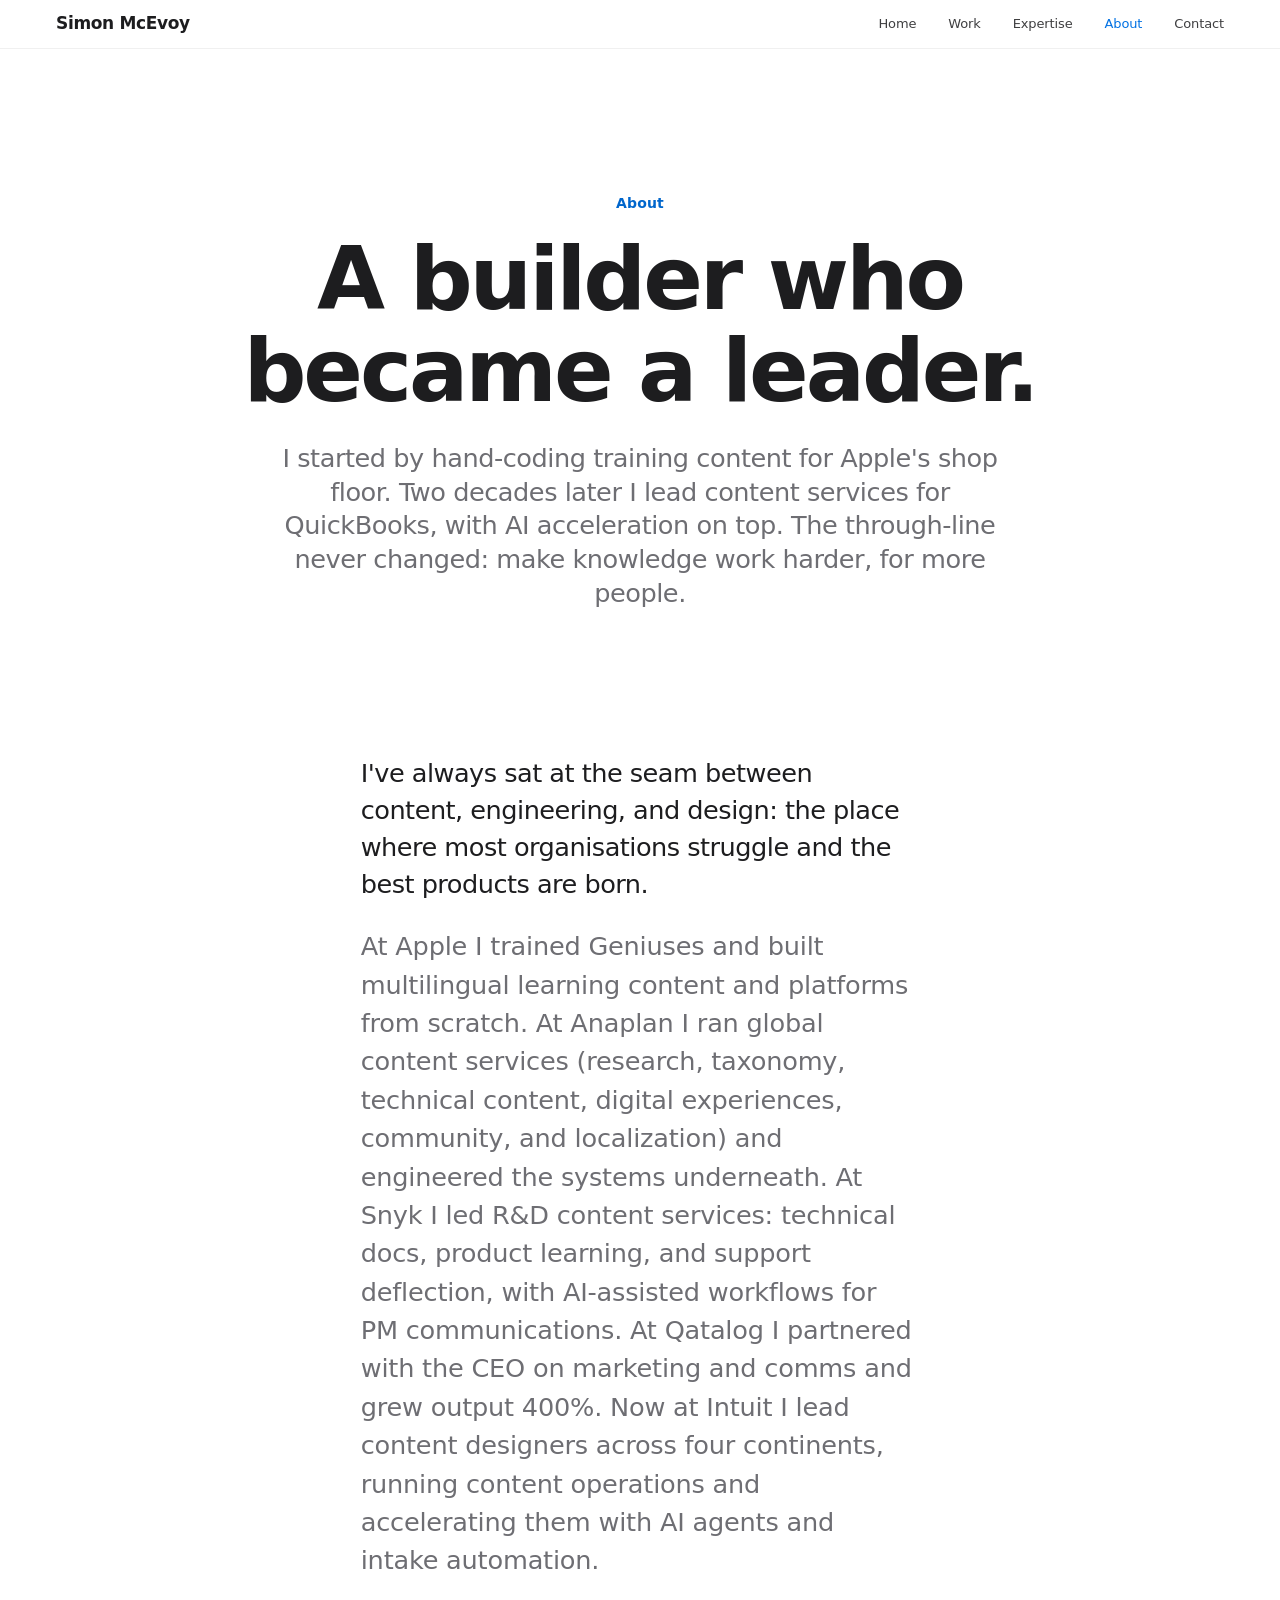
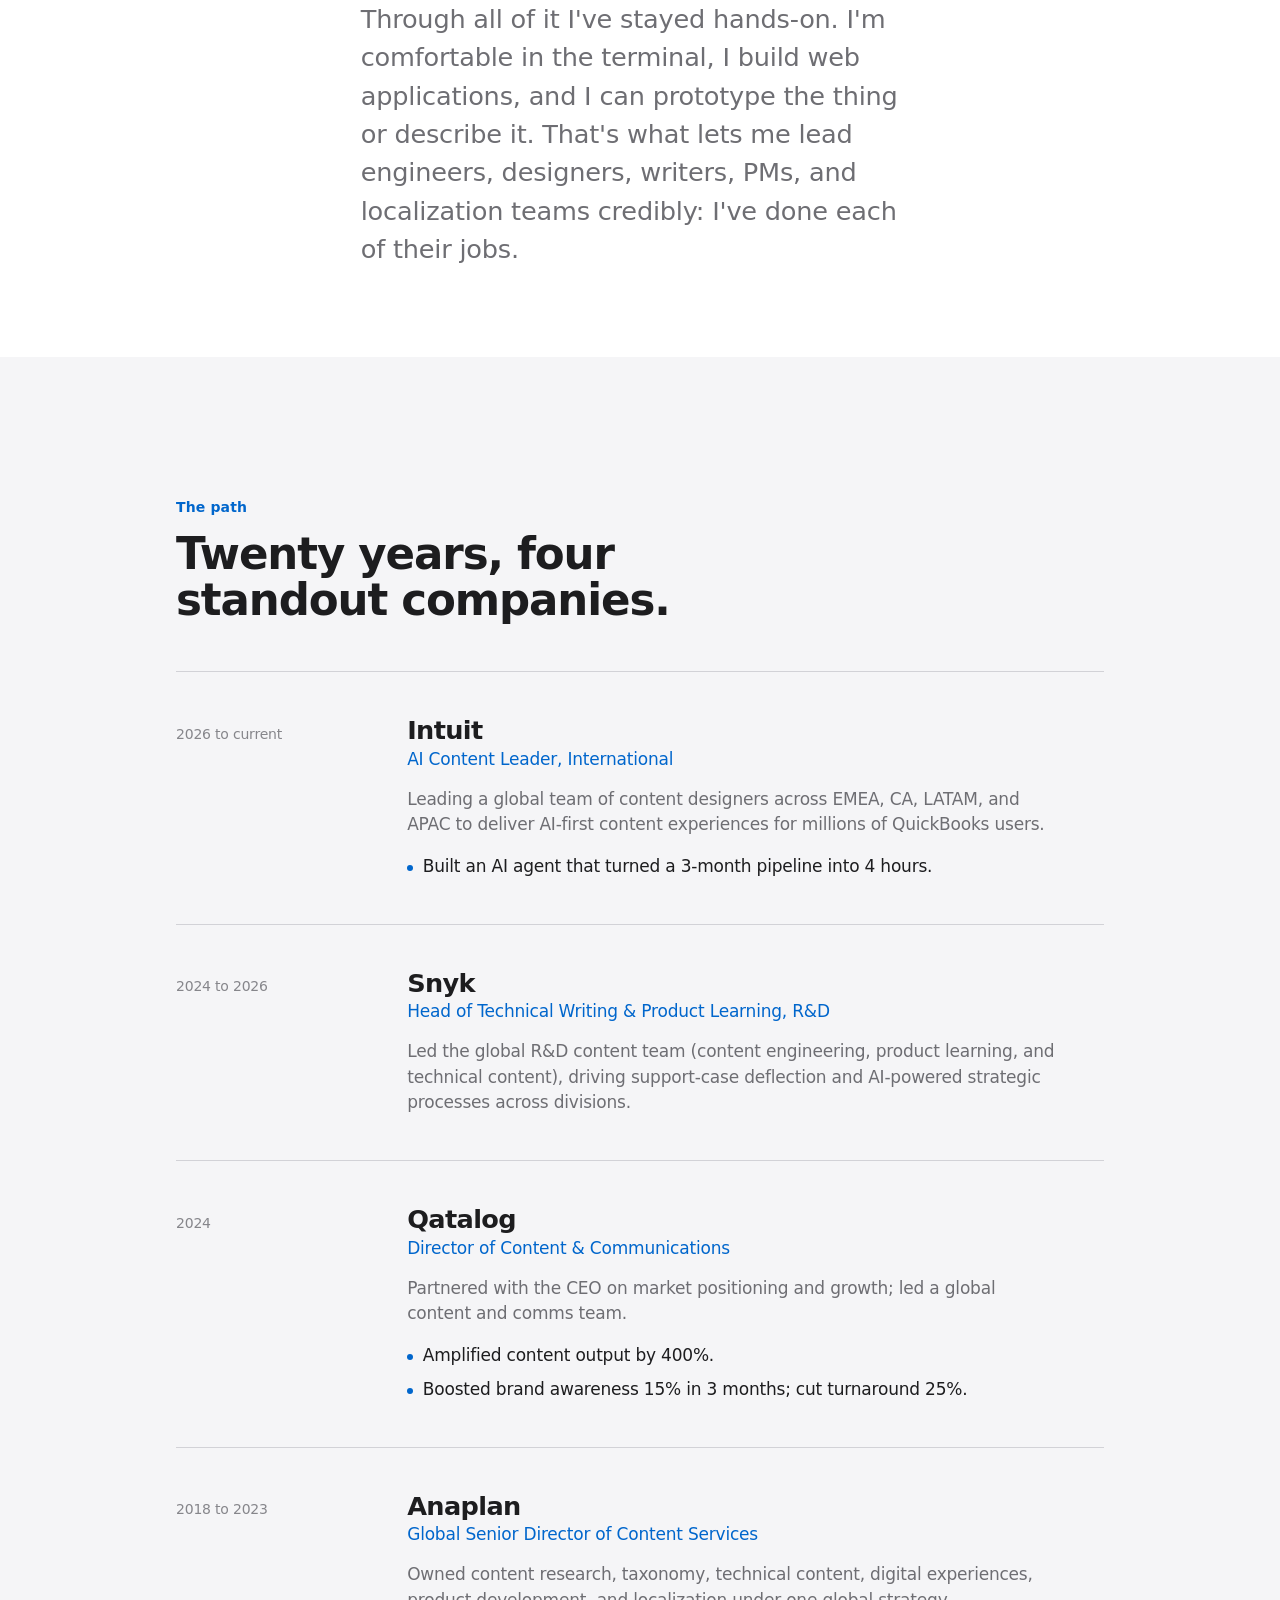
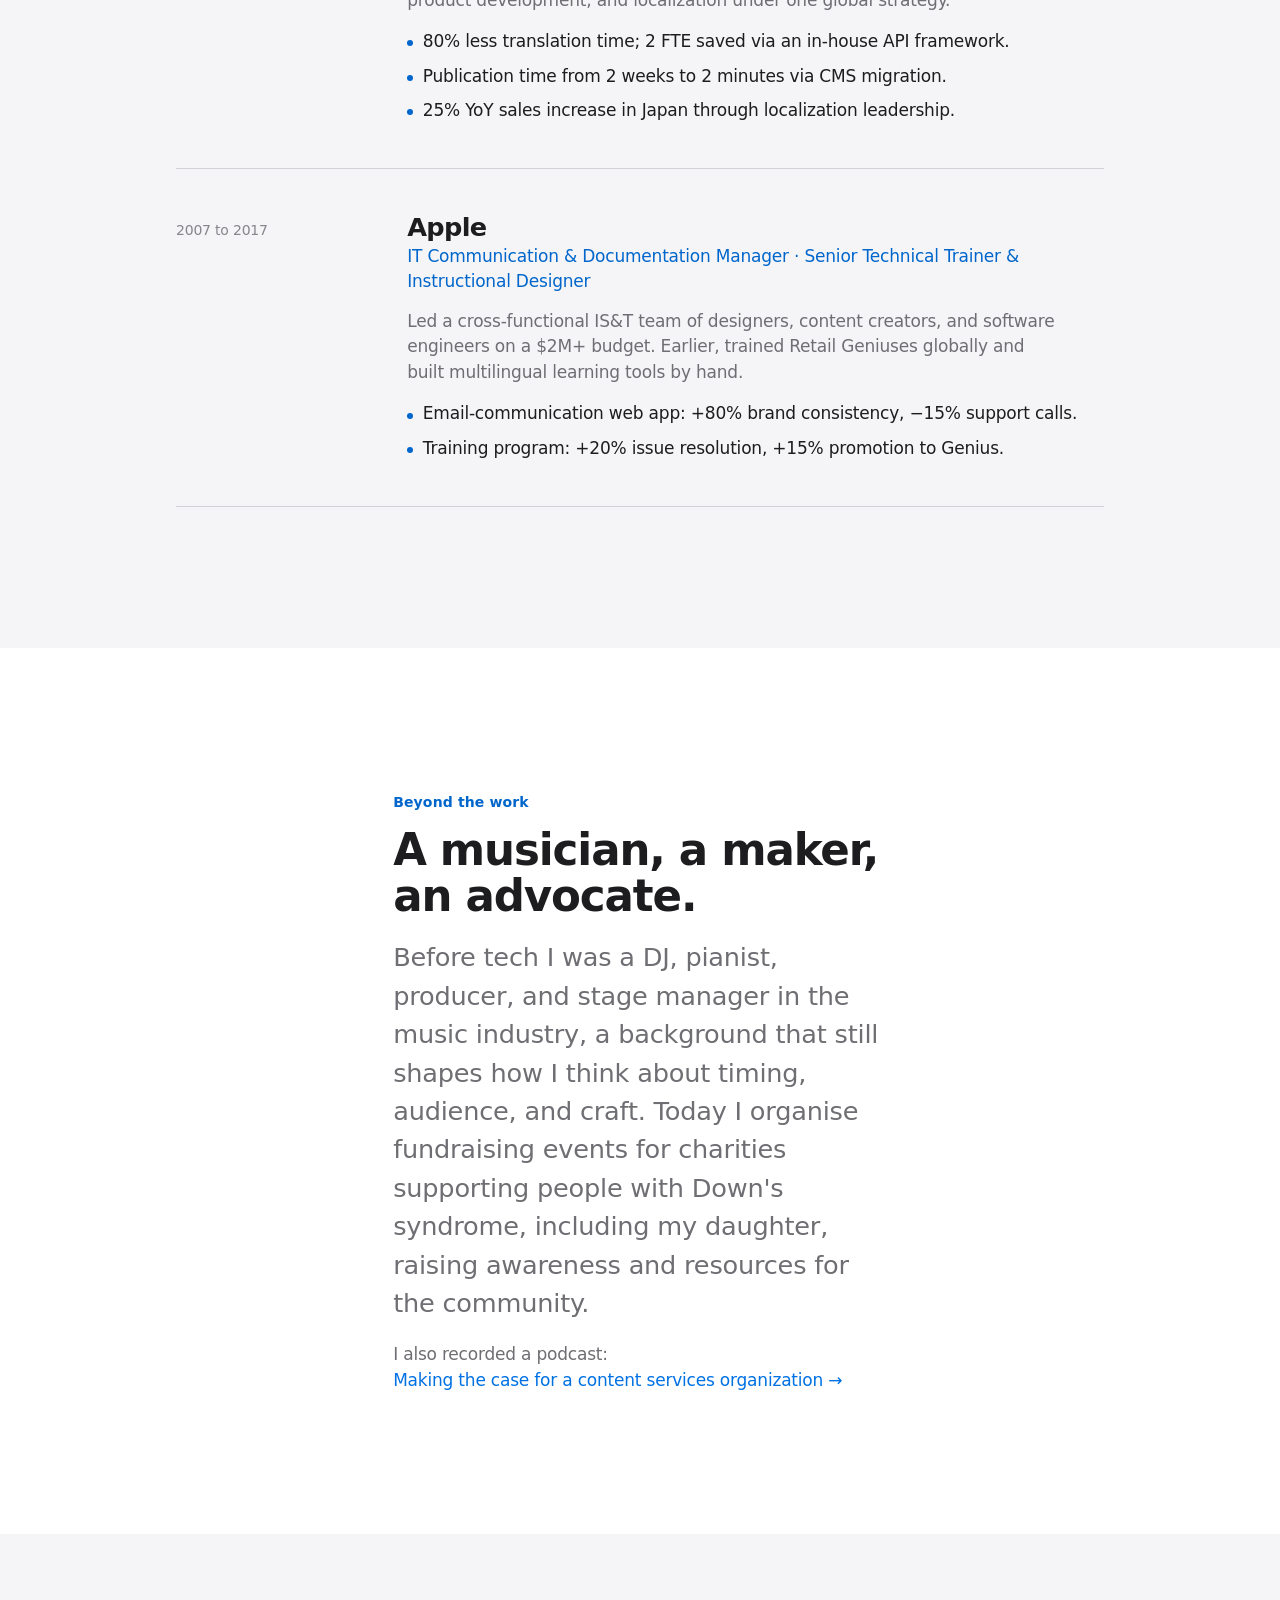
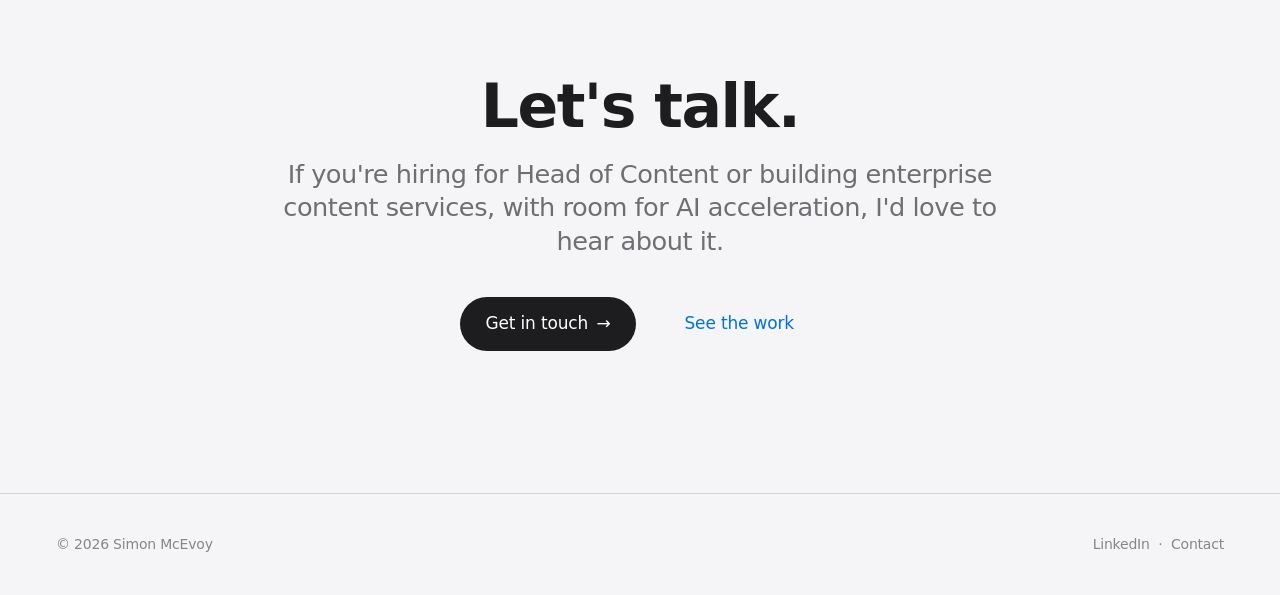
==== commit 2734dfe2: "Widen three about page sections by 10% Co-Authored-By: Claude Sonnet 4.6 <noreply@anthropic.com>" ====
--- a/about.html
+++ b/about.html
@@ -28,12 +28,12 @@
   <section class="hero wrap load" style="padding-bottom: clamp(2rem,5vw,3.5rem)">
     <span class="eyebrow">About</span>
     <h1 class="hero-title">A builder who<br>became a leader.</h1>
-    <p class="lead">I started by hand-coding training content for Apple's shop floor. Two decades later I lead content services for QuickBooks, with AI acceleration on top. The through-line never changed: make knowledge work harder, for more people.</p>
+    <p class="lead" style="max-width:44ch">I started by hand-coding training content for Apple's shop floor. Two decades later I lead content services for QuickBooks, with AI acceleration on top. The through-line never changed: make knowledge work harder, for more people.</p>
   </section>
 
   <!-- Narrative -->
   <section class="section--tight">
-    <div class="wrap measure reveal" style="margin-inline:auto">
+    <div class="wrap measure reveal" style="margin-inline:auto; max-width:62ch">
       <p class="h3" style="font-weight:400; line-height:1.45; color:var(--ink)">I've always sat at the seam between content, engineering, and design: the place where most organisations struggle and the best products are born.</p>
       <p class="muted" style="margin-top:1.5rem; font-size:var(--step-lead); line-height:1.5">At Apple I trained Geniuses and built multilingual learning content and platforms from scratch. At Anaplan I ran global content services (research, taxonomy, technical content, digital experiences, community, and localization) and engineered the systems underneath. At Snyk I led R&amp;D content services: technical docs, product learning, and support deflection, with AI-assisted workflows for PM communications. At Qatalog I partnered with the CEO on marketing and comms and grew output 400%. Now at Intuit I lead content designers across four continents, running content operations and accelerating them with AI agents and intake automation.</p>
       <p class="muted" style="margin-top:1.25rem; font-size:var(--step-lead); line-height:1.5">Through all of it I've stayed hands-on. I'm comfortable in the terminal, I build web applications, and I can prototype the thing or describe it. That's what lets me lead engineers, designers, writers, PMs, and localization teams credibly: I've done each of their jobs.</p>
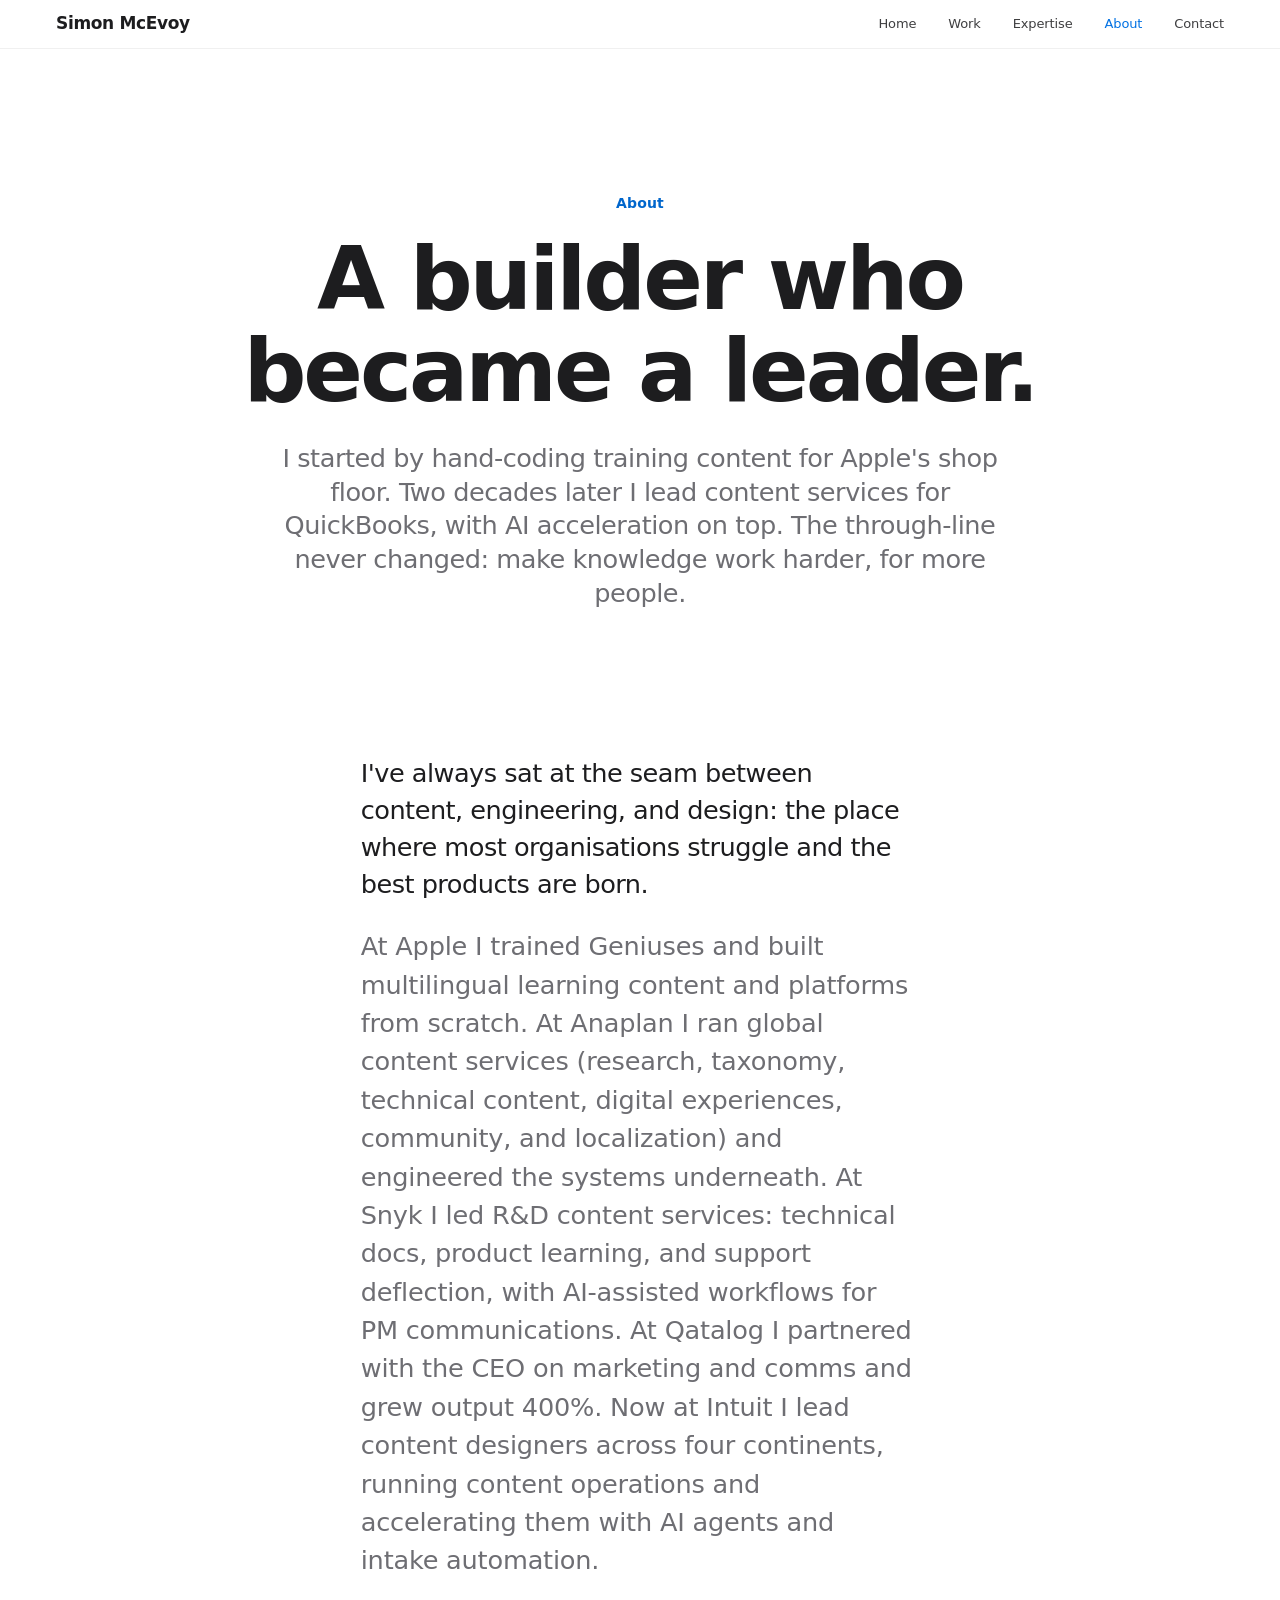
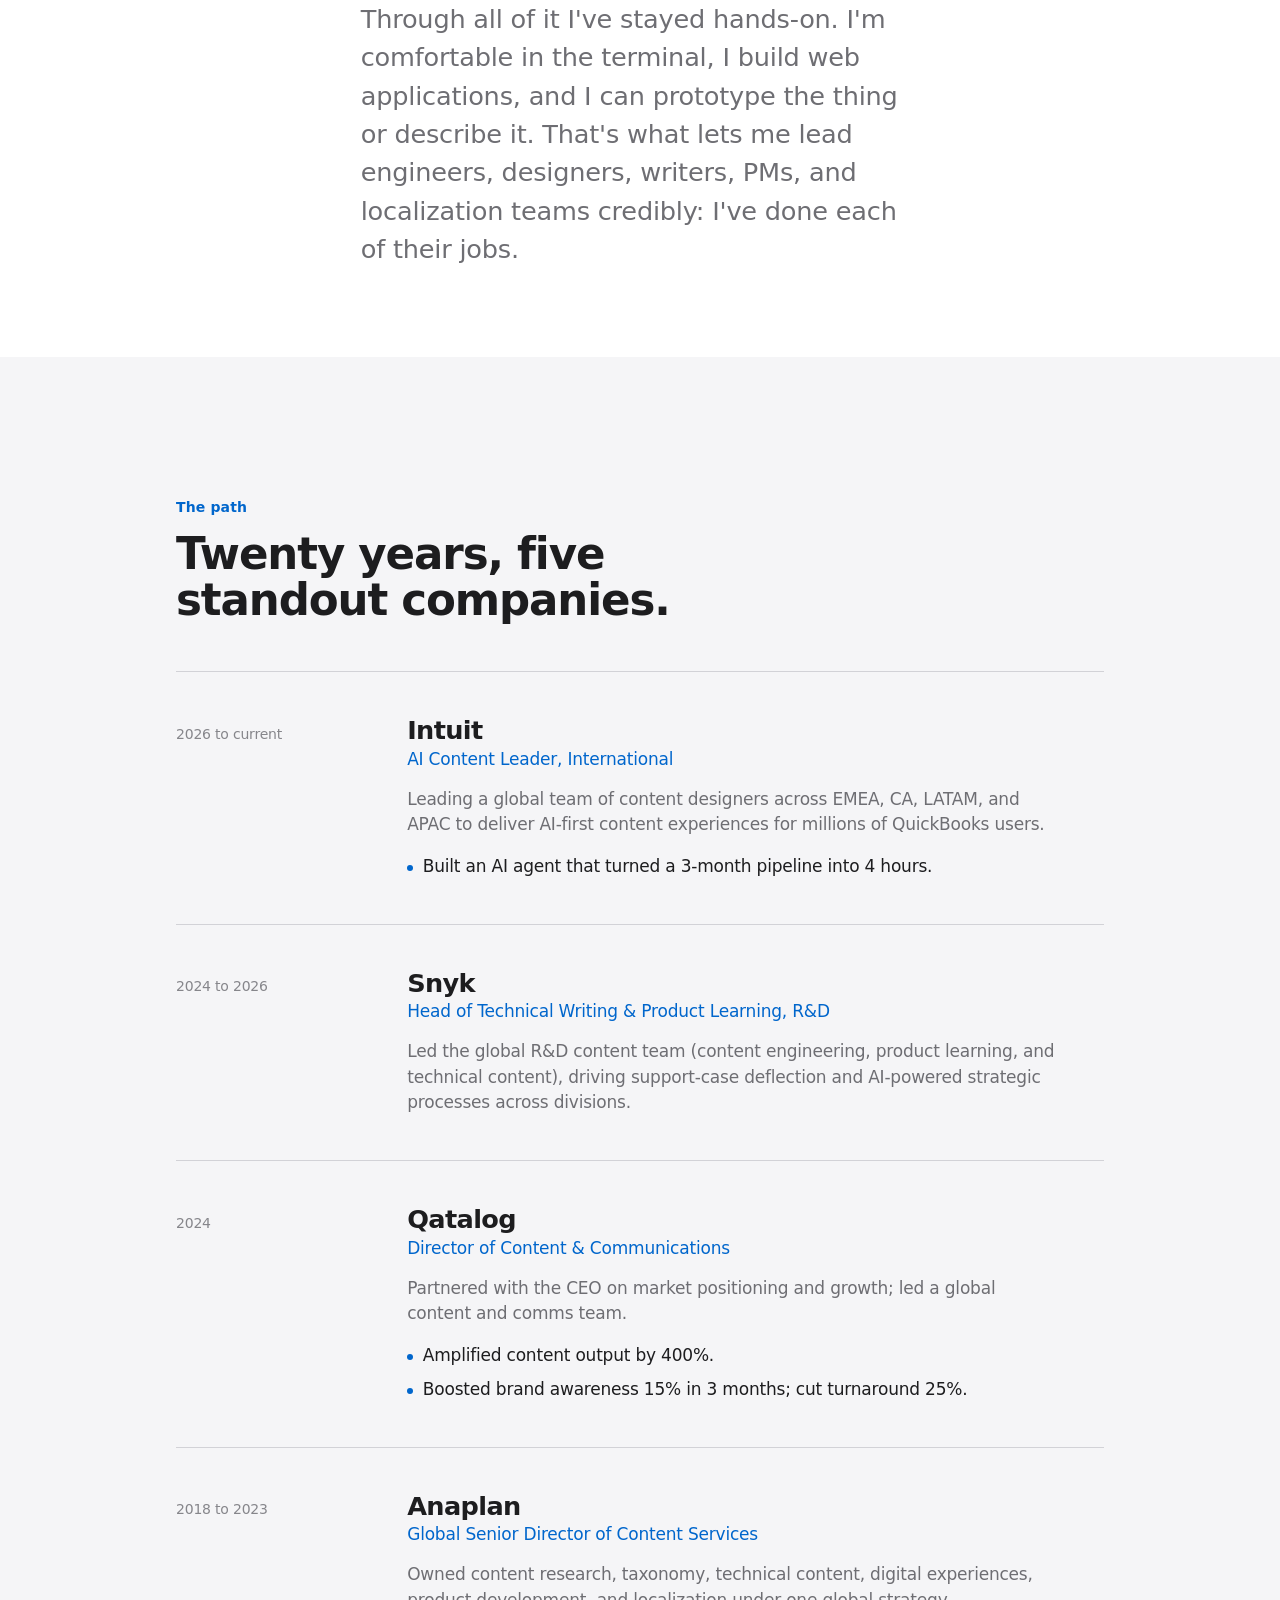
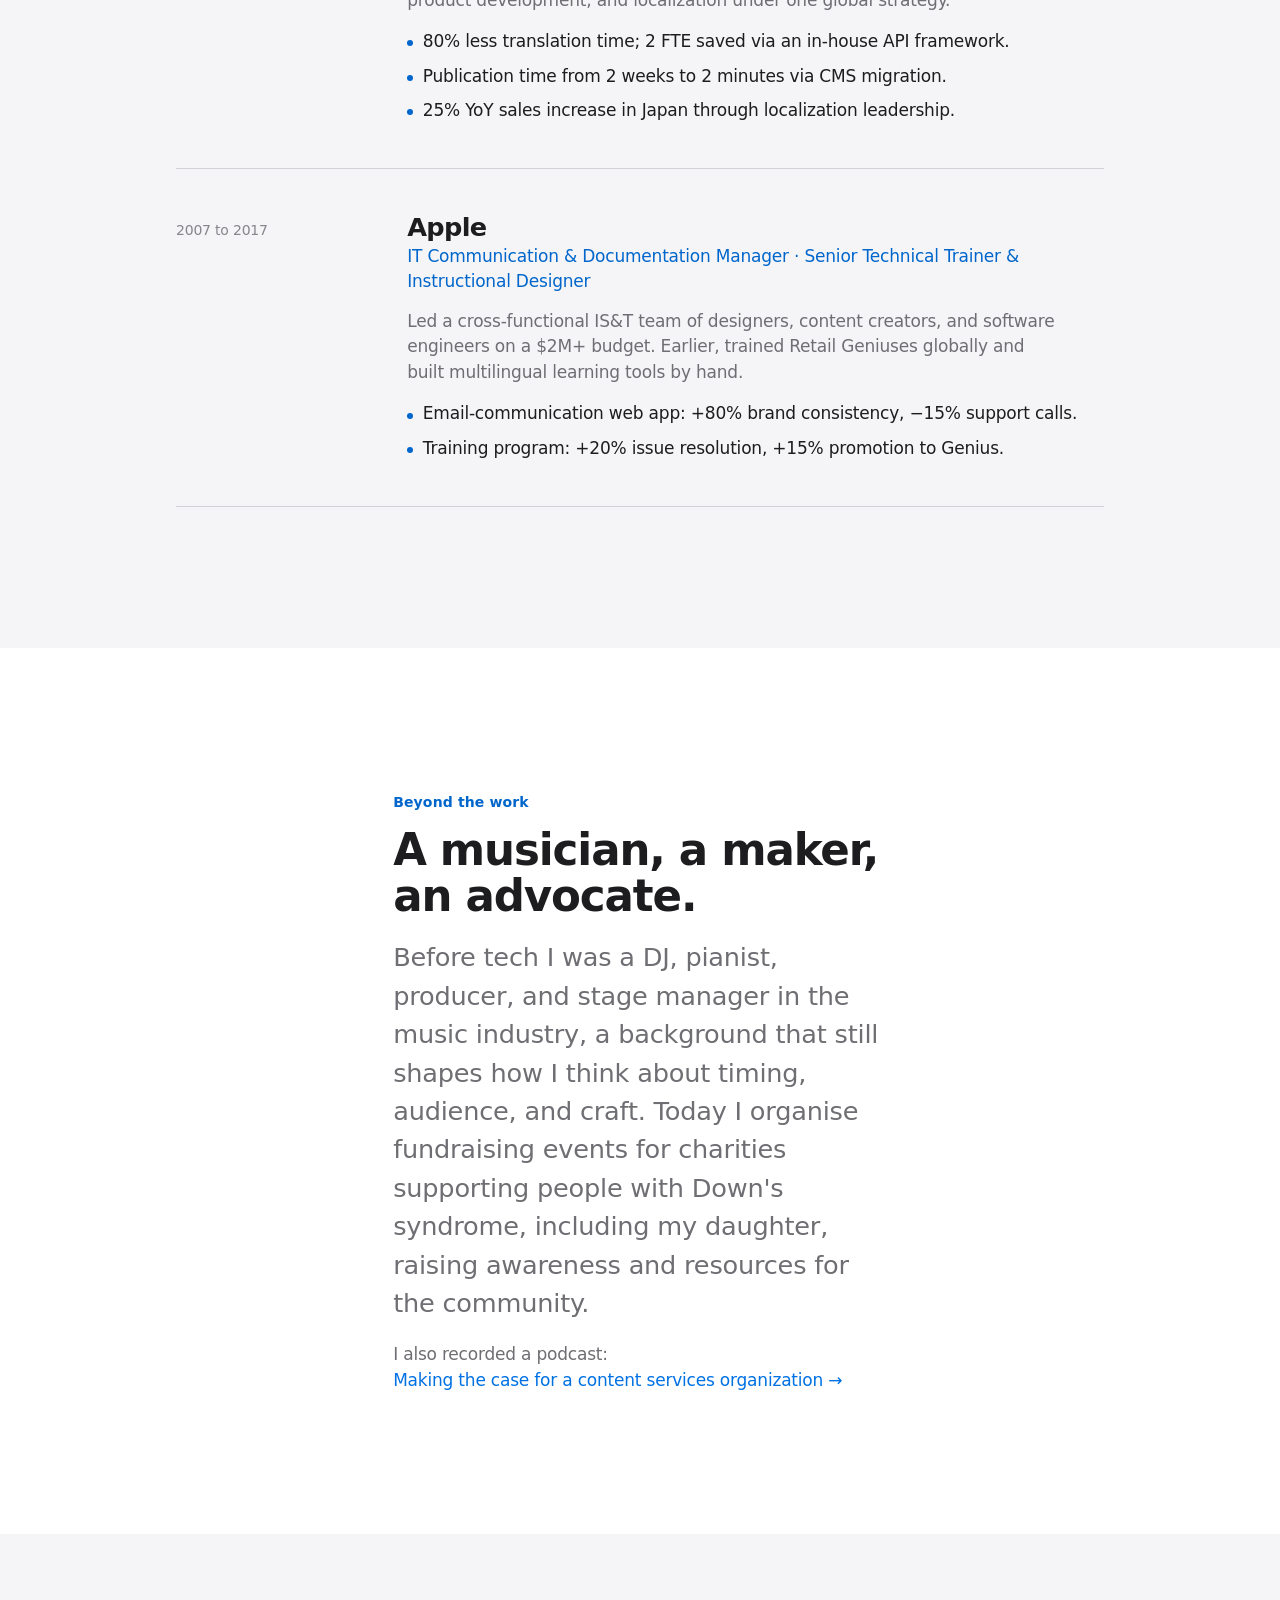
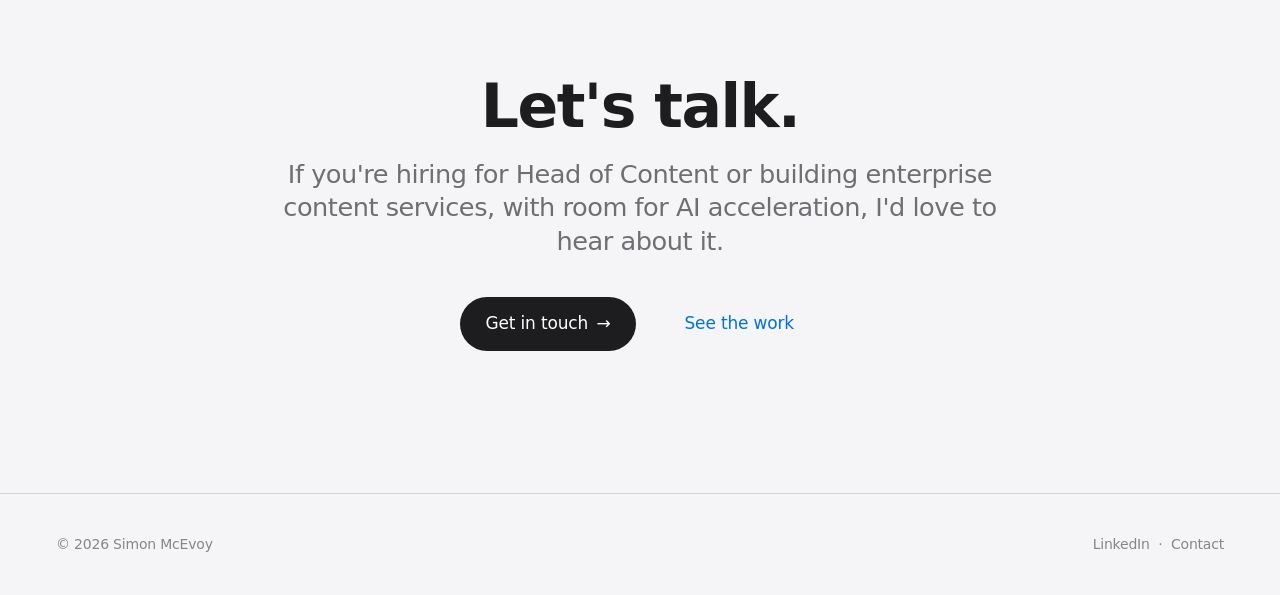
==== commit ad805ded: "Update company count from four to five in about page Co-Authored-By: Claude Sonnet 4.6 <noreply@anth" ====
--- a/about.html
+++ b/about.html
@@ -45,7 +45,7 @@
     <div class="wrap">
       <div class="sec-head reveal" style="margin-bottom: clamp(2rem,5vw,3rem)">
         <span class="eyebrow">The path</span>
-        <h2 class="h2">Twenty years, four standout companies.</h2>
+        <h2 class="h2">Twenty years, five standout companies.</h2>
       </div>
 
       <div class="timeline">
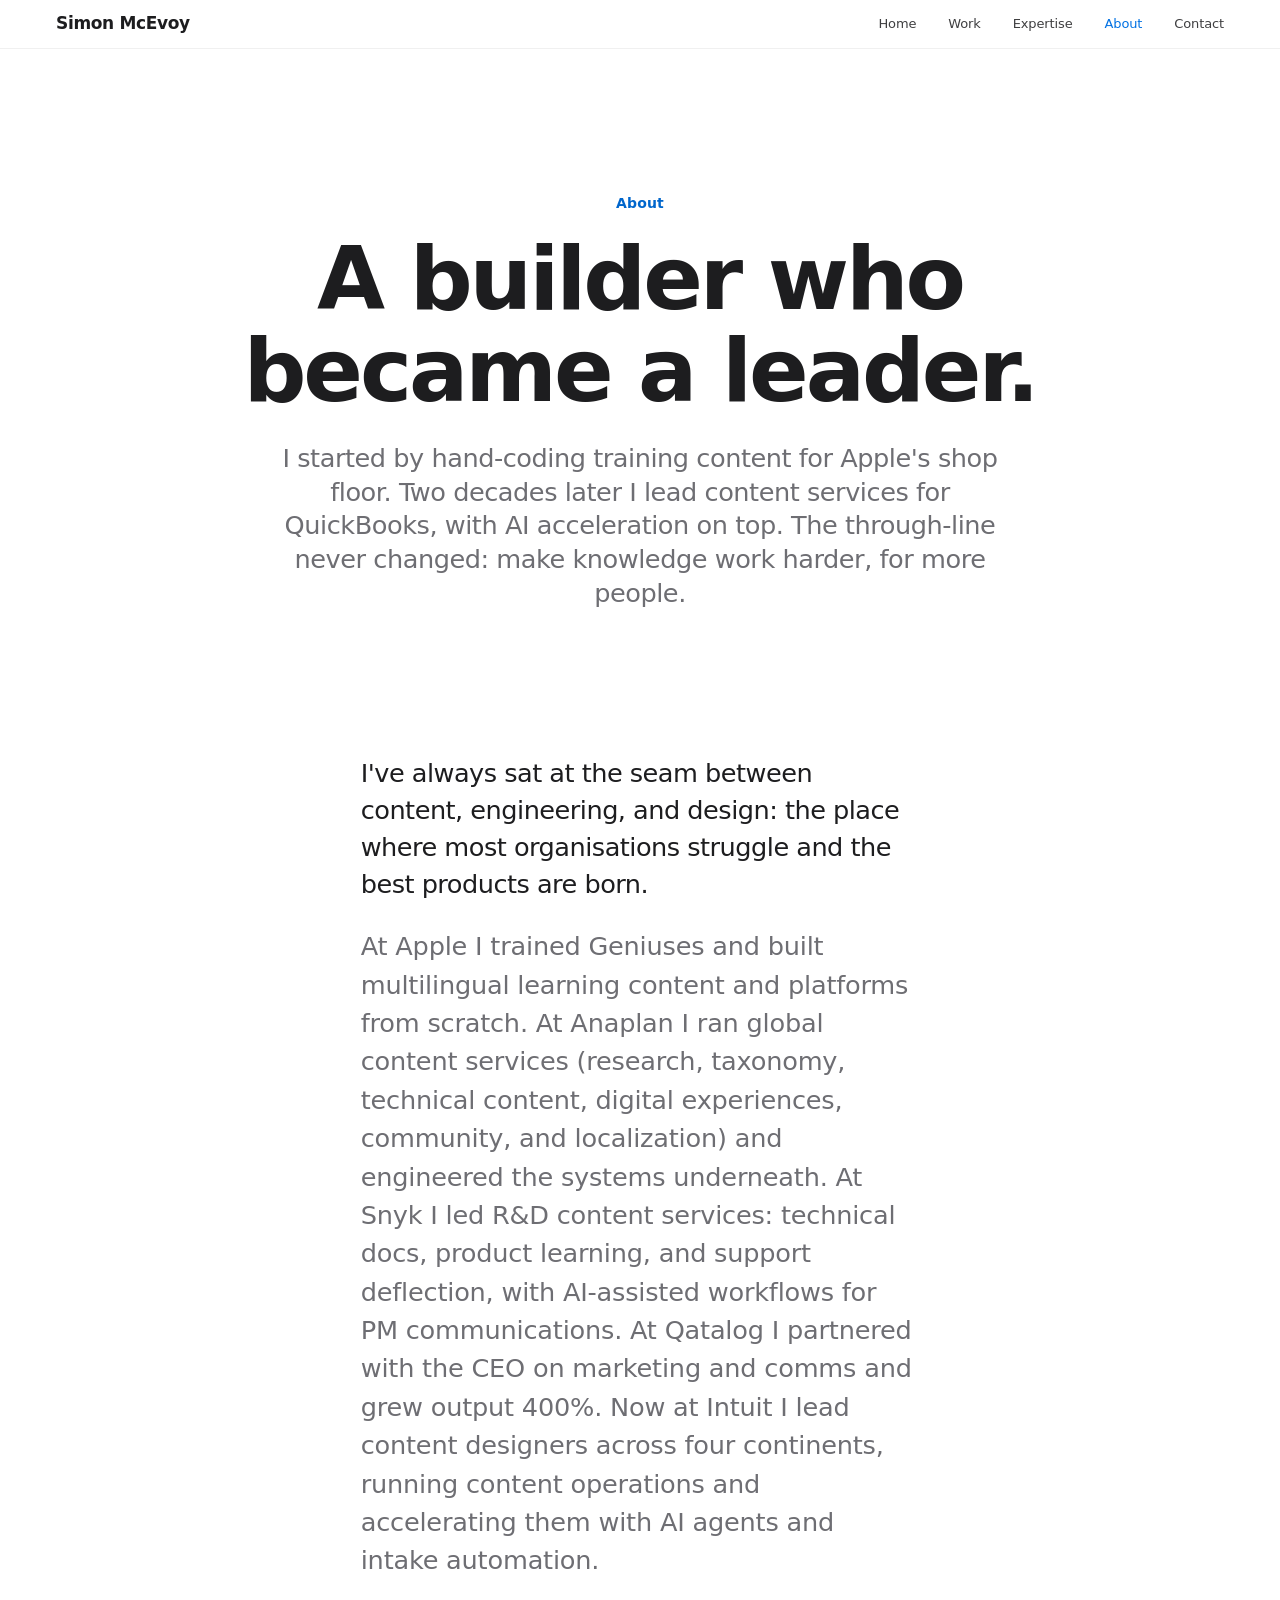
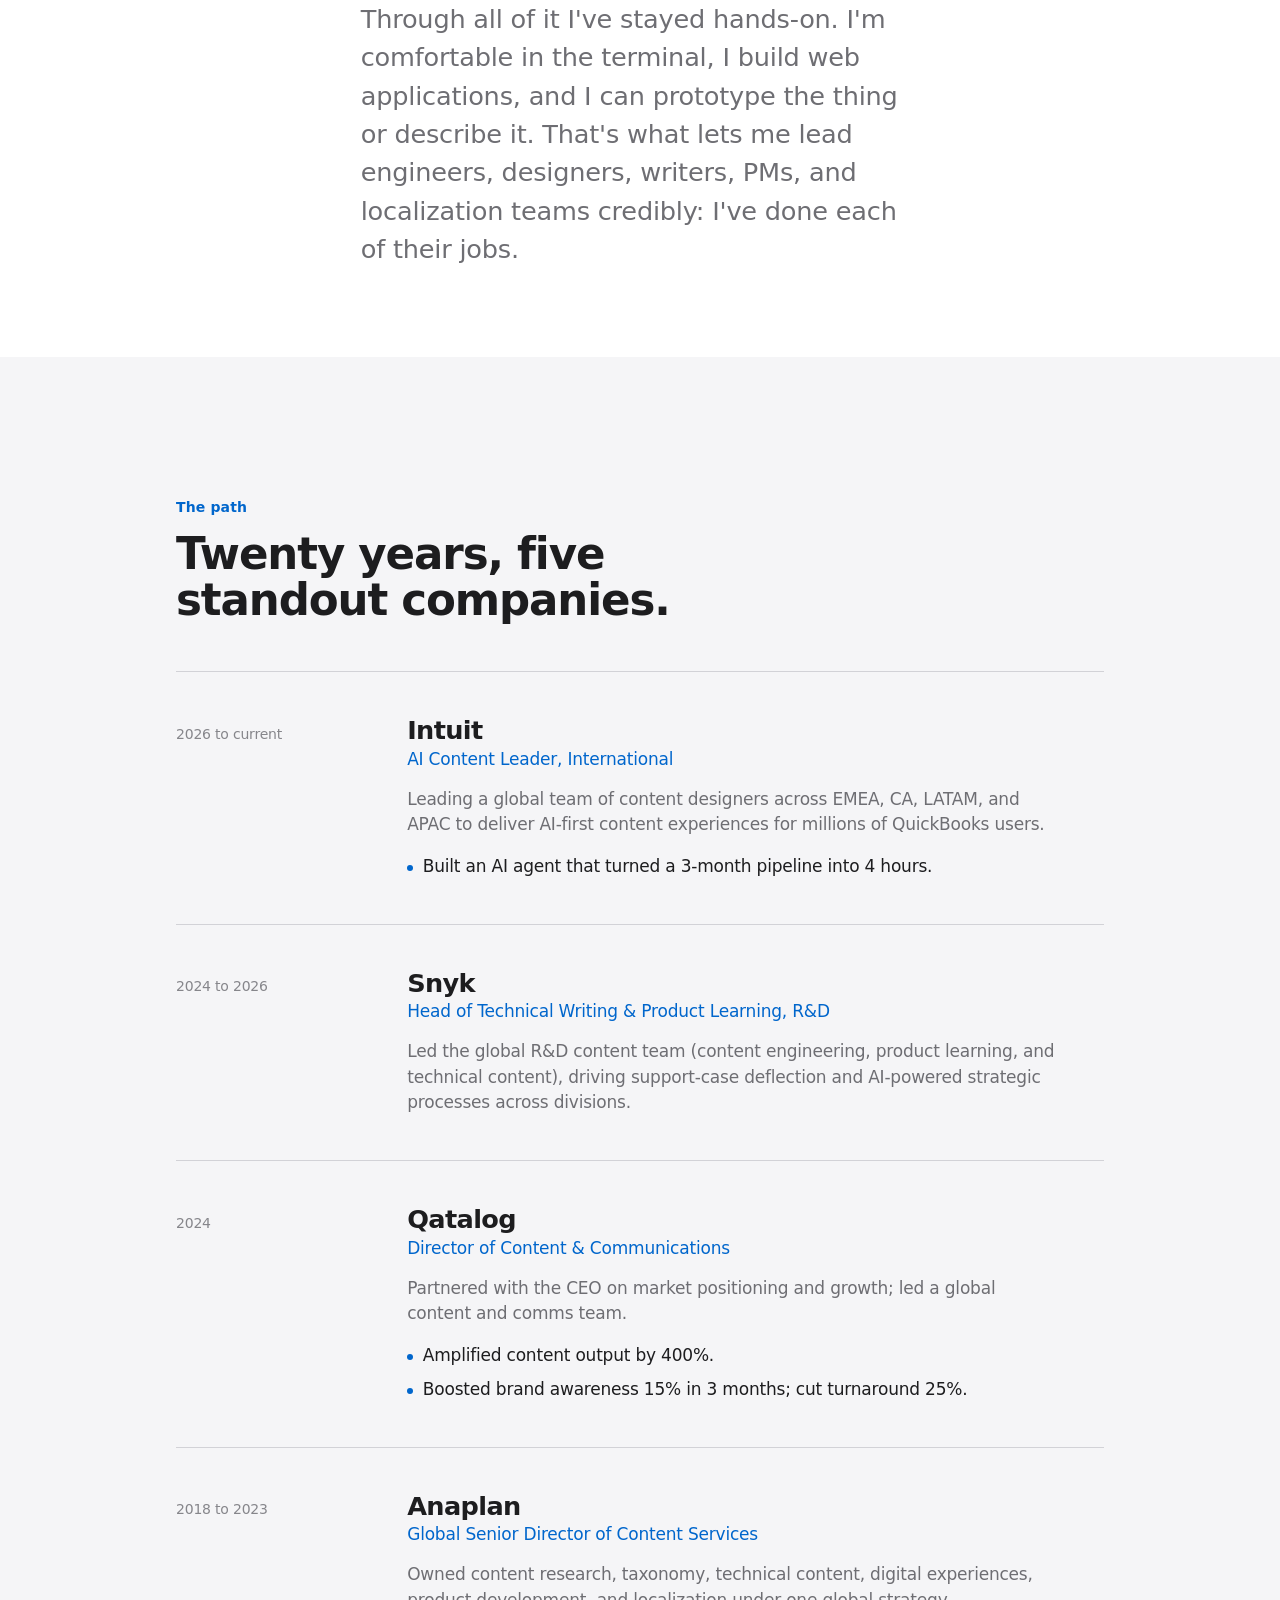
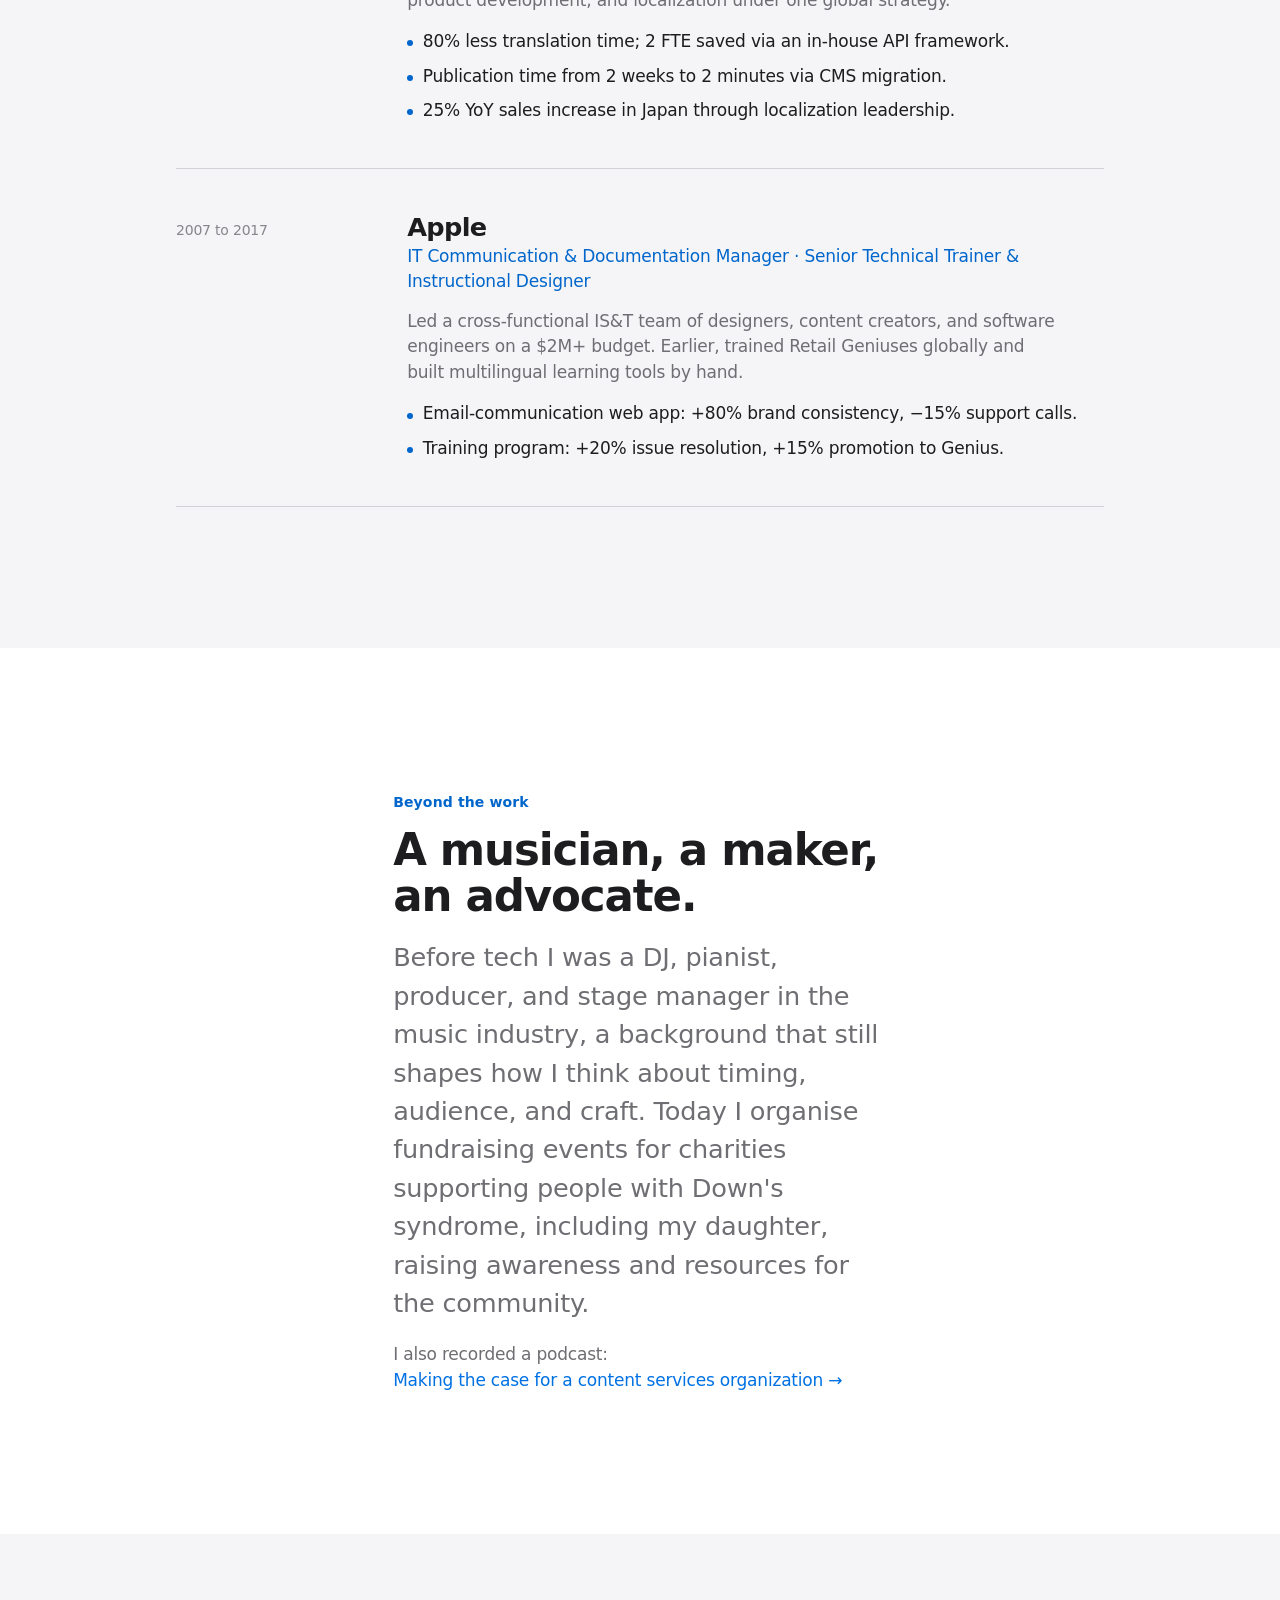
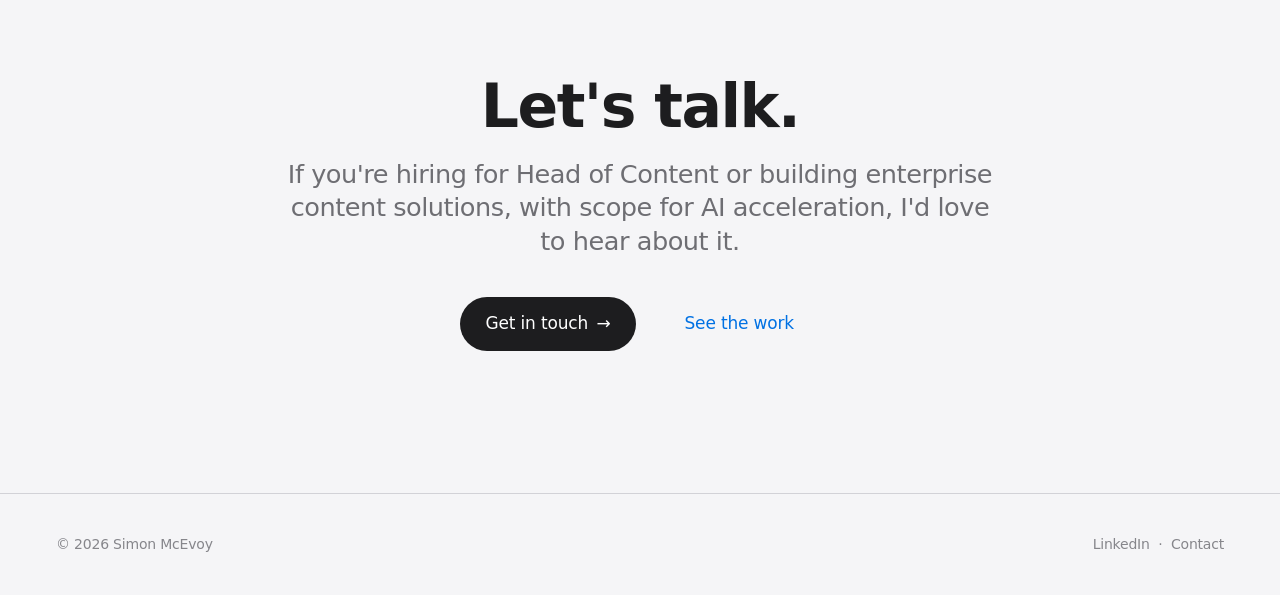
==== commit 1de3b5ee: "Update CTA copy on about page: services→solutions, room→scope Co-Authored-By: Claude Sonnet 4.6 <nor" ====
--- a/about.html
+++ b/about.html
@@ -124,7 +124,7 @@
   <section class="section bg-alt">
     <div class="wrap cta-band reveal">
       <h2 class="h1">Let's talk.</h2>
-      <p class="lead">If you're hiring for Head of Content or building enterprise content services, with room for AI acceleration, I'd love to hear about it.</p>
+      <p class="lead">If you're hiring for Head of Content or building enterprise content solutions, with scope for AI acceleration, I'd love to hear about it.</p>
       <div class="hero__cta">
         <a class="btn btn--dark" href="contact.html">Get in touch <span aria-hidden="true">→</span></a>
         <a class="btn btn--ghost" href="work.html">See the work</a>
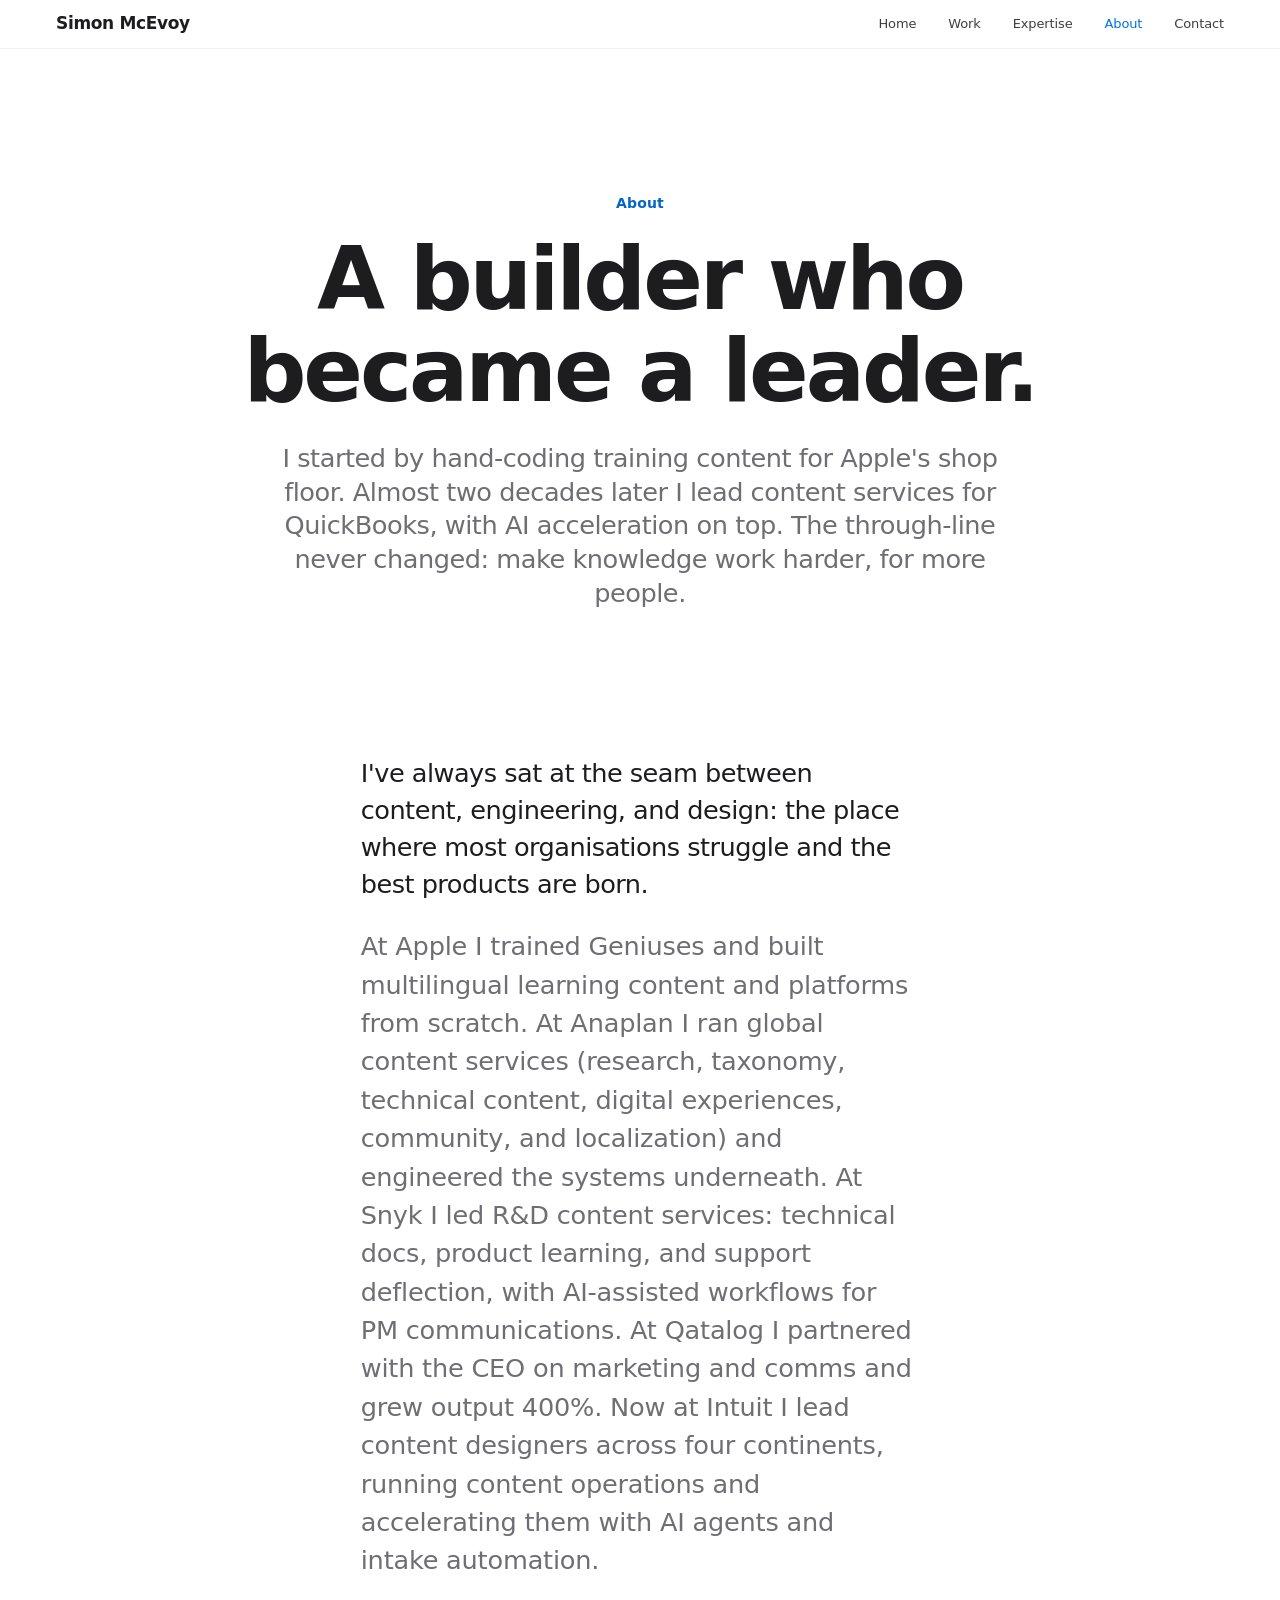
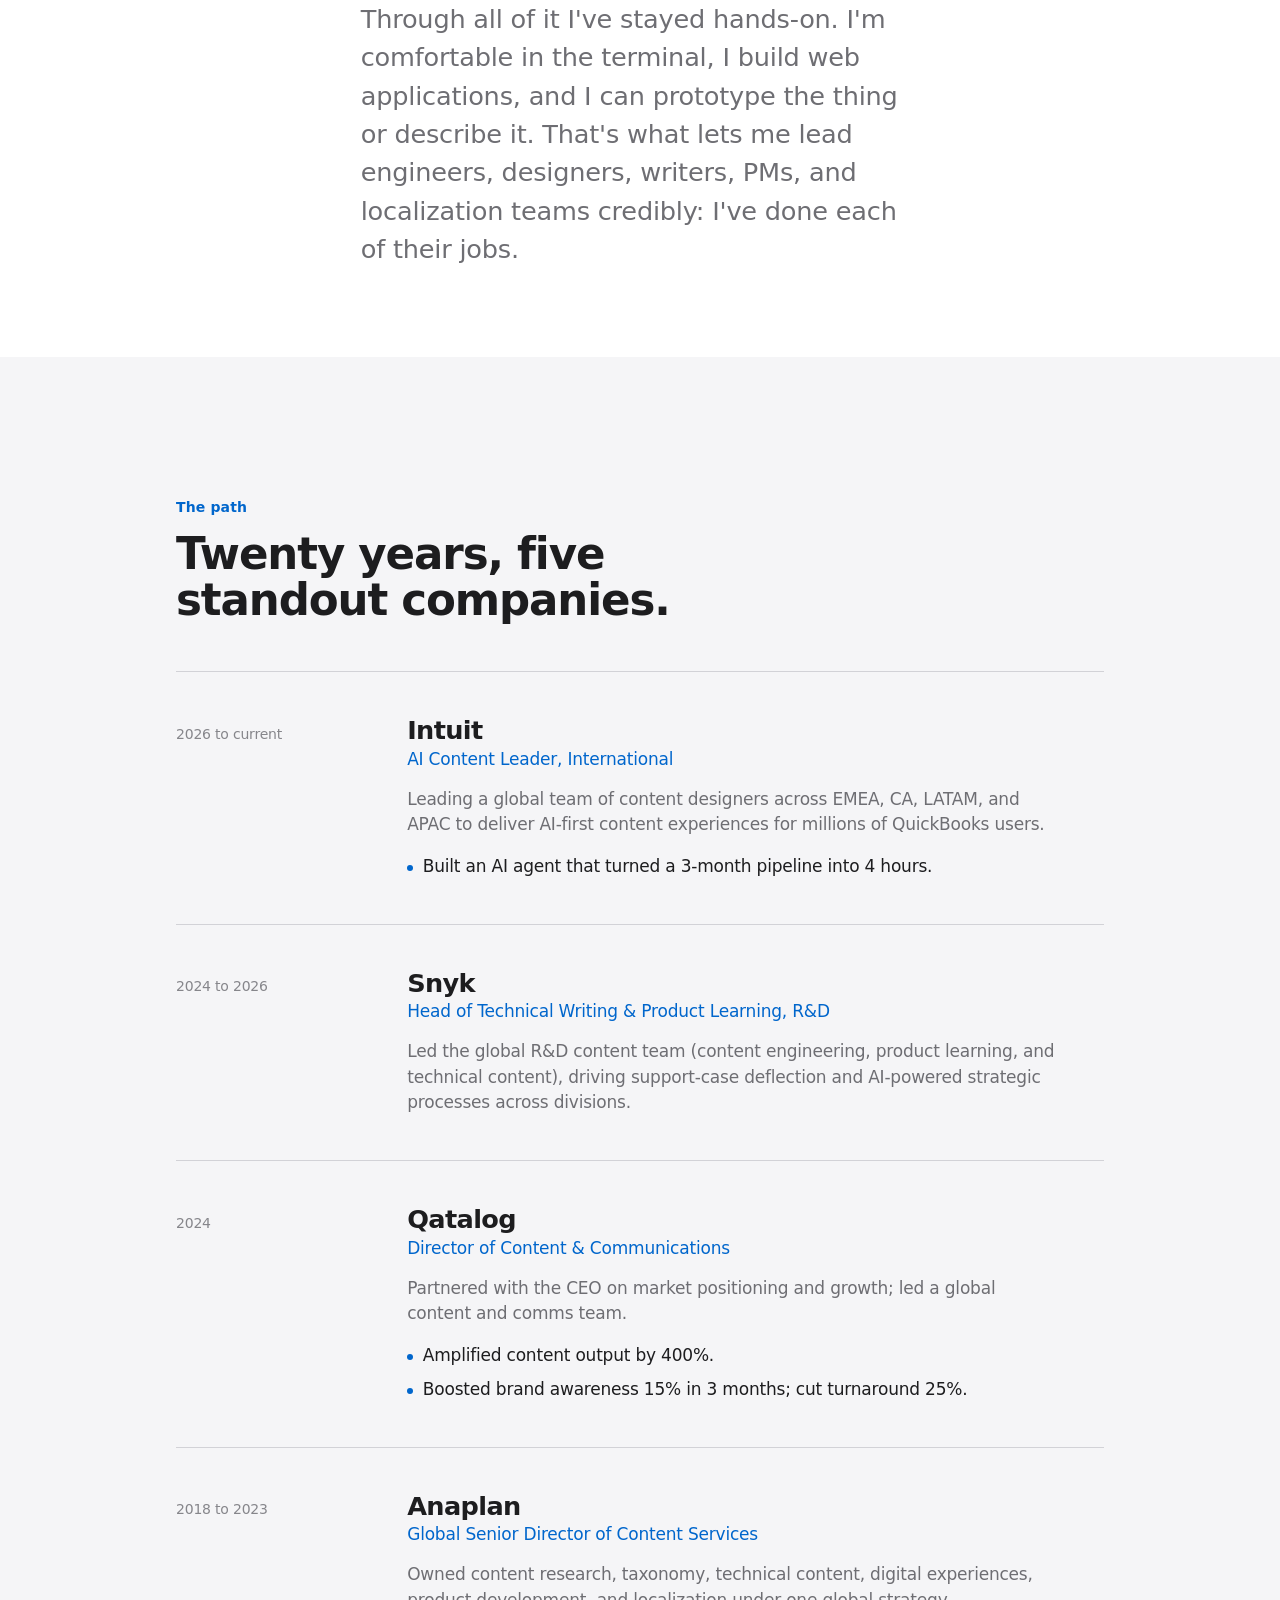
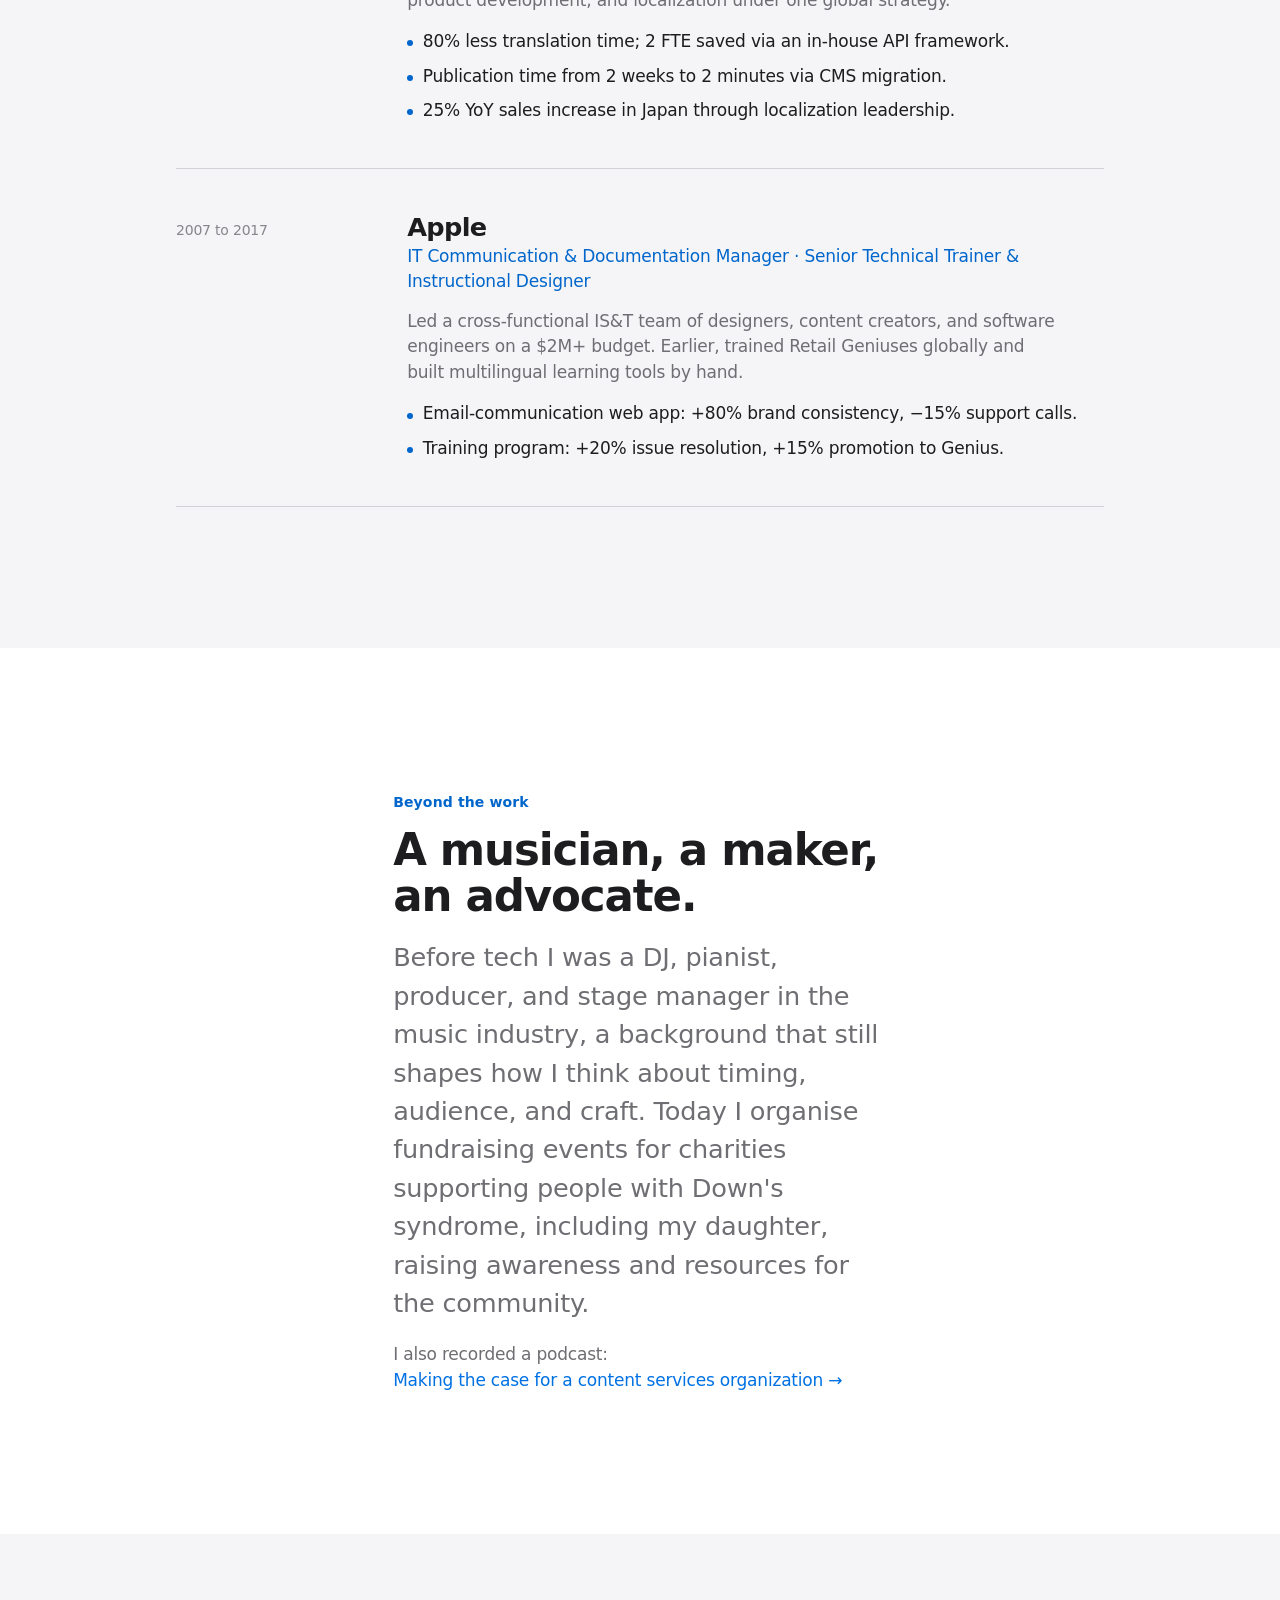
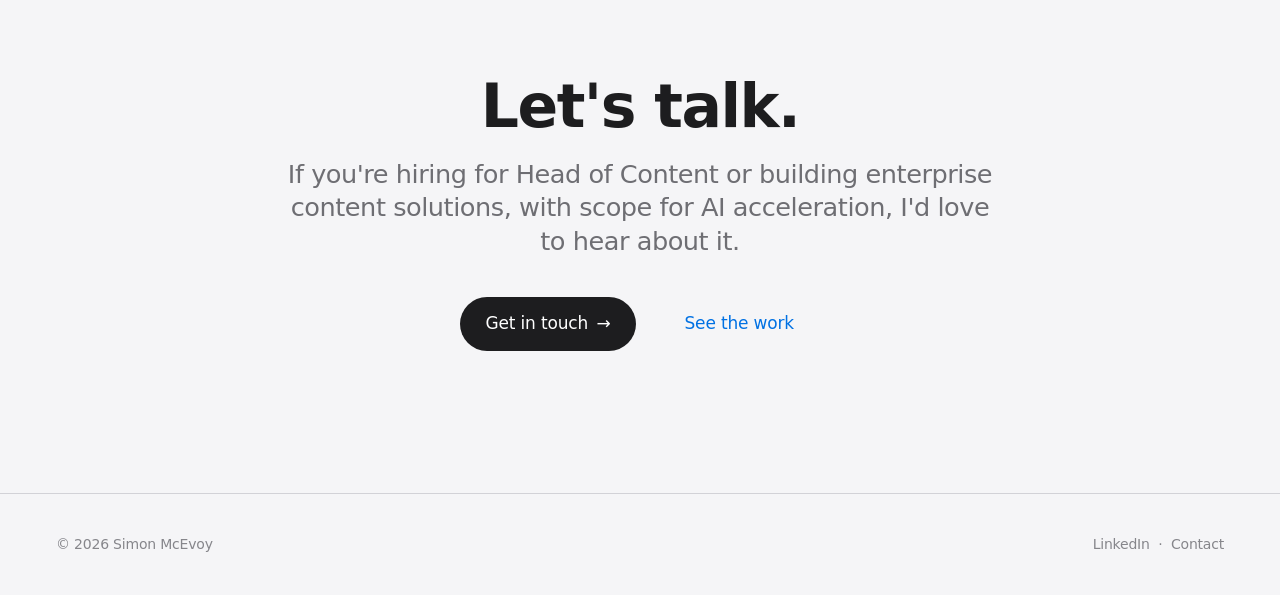
==== commit 0784e4b3: "Update lead paragraph for clarity and accuracy" ====
--- a/about.html
+++ b/about.html
@@ -4,7 +4,7 @@
 <meta charset="UTF-8">
 <meta name="viewport" content="width=device-width, initial-scale=1">
 <title>About | Simon McEvoy</title>
-<meta name="description" content="Simon McEvoy: twenty years leading enterprise content operations and services, now accelerating them with AI at Intuit.">
+<meta name="description" content="Simon McEvoy: 15+ years leading enterprise content operations and services, now accelerating them with AI at Intuit.">
 <link rel="stylesheet" href="styles.css">
 </head>
 <body>
@@ -28,7 +28,7 @@
   <section class="hero wrap load" style="padding-bottom: clamp(2rem,5vw,3.5rem)">
     <span class="eyebrow">About</span>
     <h1 class="hero-title">A builder who<br>became a leader.</h1>
-    <p class="lead" style="max-width:44ch">I started by hand-coding training content for Apple's shop floor. Two decades later I lead content services for QuickBooks, with AI acceleration on top. The through-line never changed: make knowledge work harder, for more people.</p>
+    <p class="lead" style="max-width:44ch">I started by hand-coding training content for Apple's shop floor. Almost two decades later I lead content services for QuickBooks, with AI acceleration on top. The through-line never changed: make knowledge work harder, for more people.</p>
   </section>
 
   <!-- Narrative -->
@@ -117,7 +117,7 @@
       <span class="eyebrow">Beyond the work</span>
       <h2 class="h2" style="margin:.8rem 0 1.2rem">A musician, a maker, an advocate.</h2>
       <p class="muted" style="font-size:var(--step-lead); line-height:1.5">Before tech I was a DJ, pianist, producer, and stage manager in the music industry, a background that still shapes how I think about timing, audience, and craft. Today I organise fundraising events for charities supporting people with Down's syndrome, including my daughter, raising awareness and resources for the community.</p>
-      <p class="muted" style="margin-top:1.25rem; font-size:var(--step-body)">I also recorded a podcast: <a class="link" href="https://simplea.com/Resources/Podcasts/making-the-case-for-a-cso">Making the case for a content services organization →</a></p>
+      <p class="muted" style="margin-top:1.25rem; font-size:var(--step-body)">I also recorded a podcast: <a class="link" href="https://www.youtube.com/watch?v=OHlqIciml-Q">Making the case for a content services organization →</a></p>
     </div>
   </section>
 
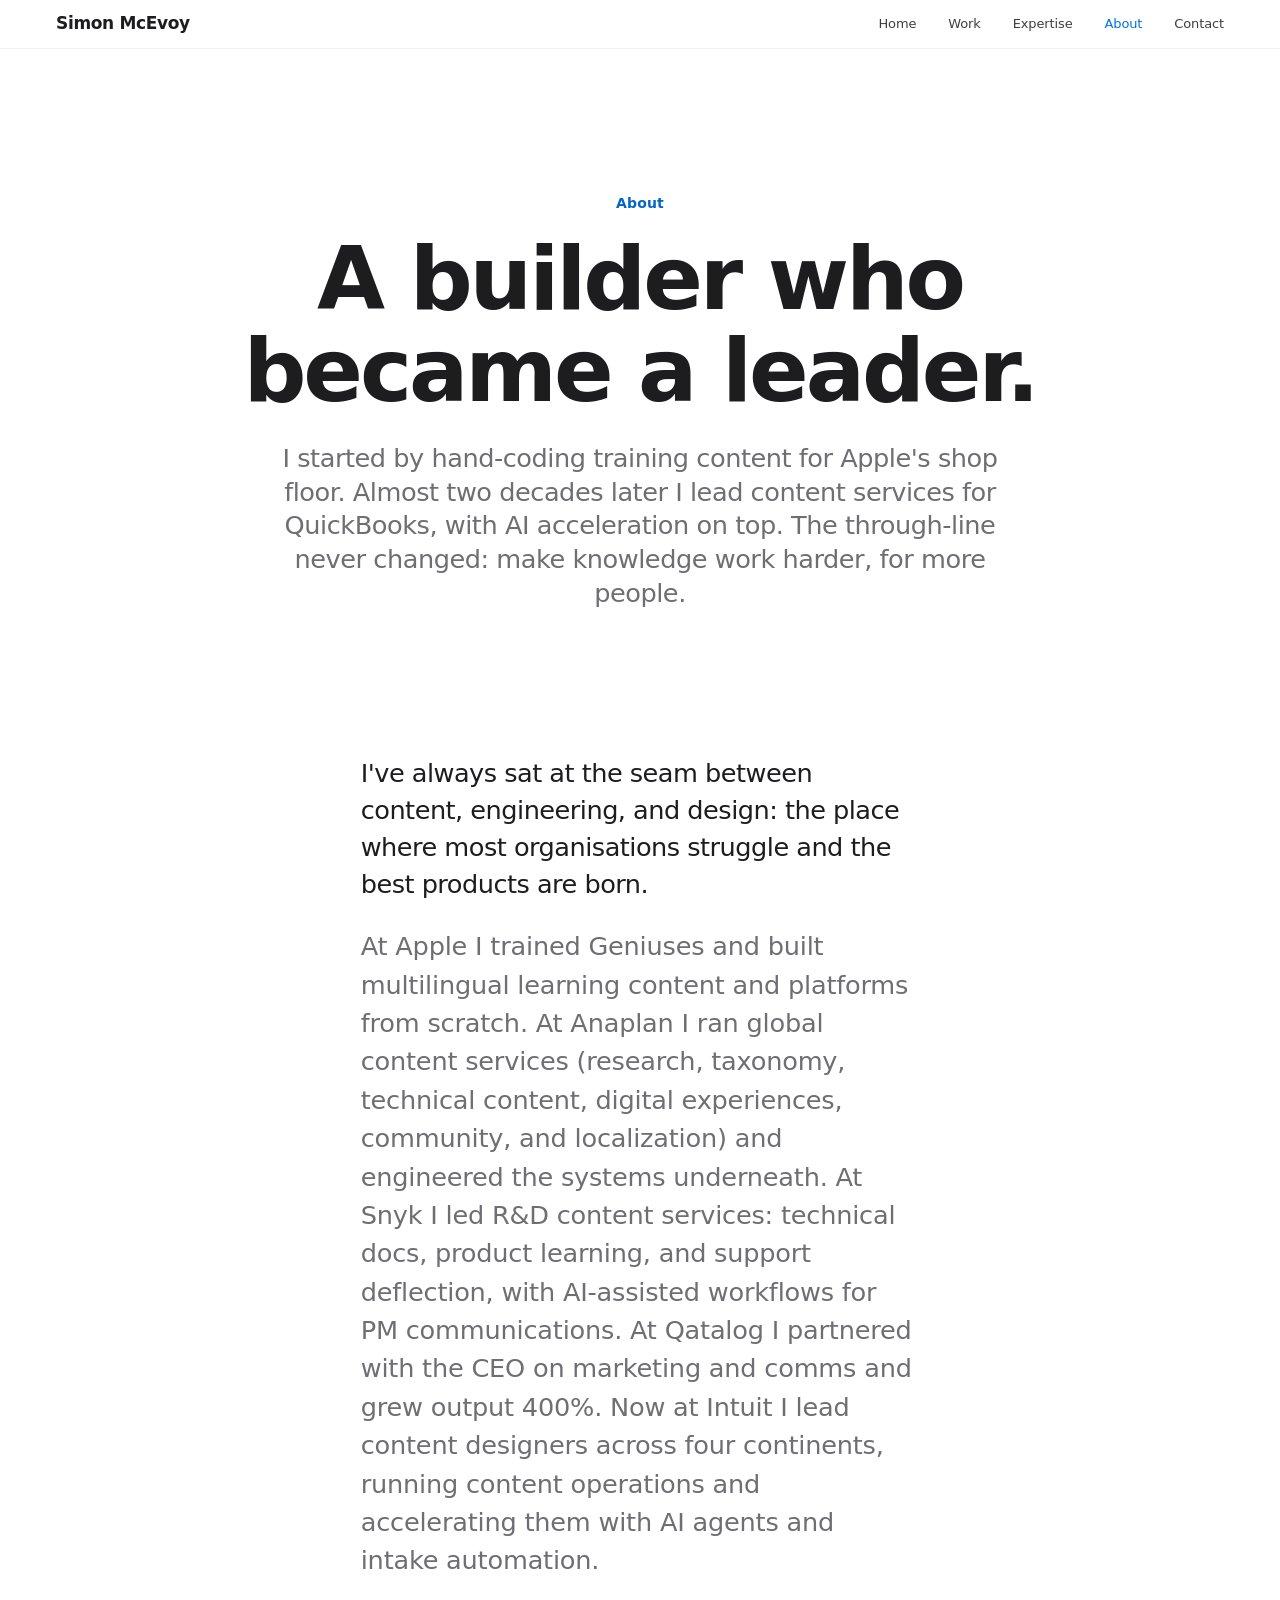
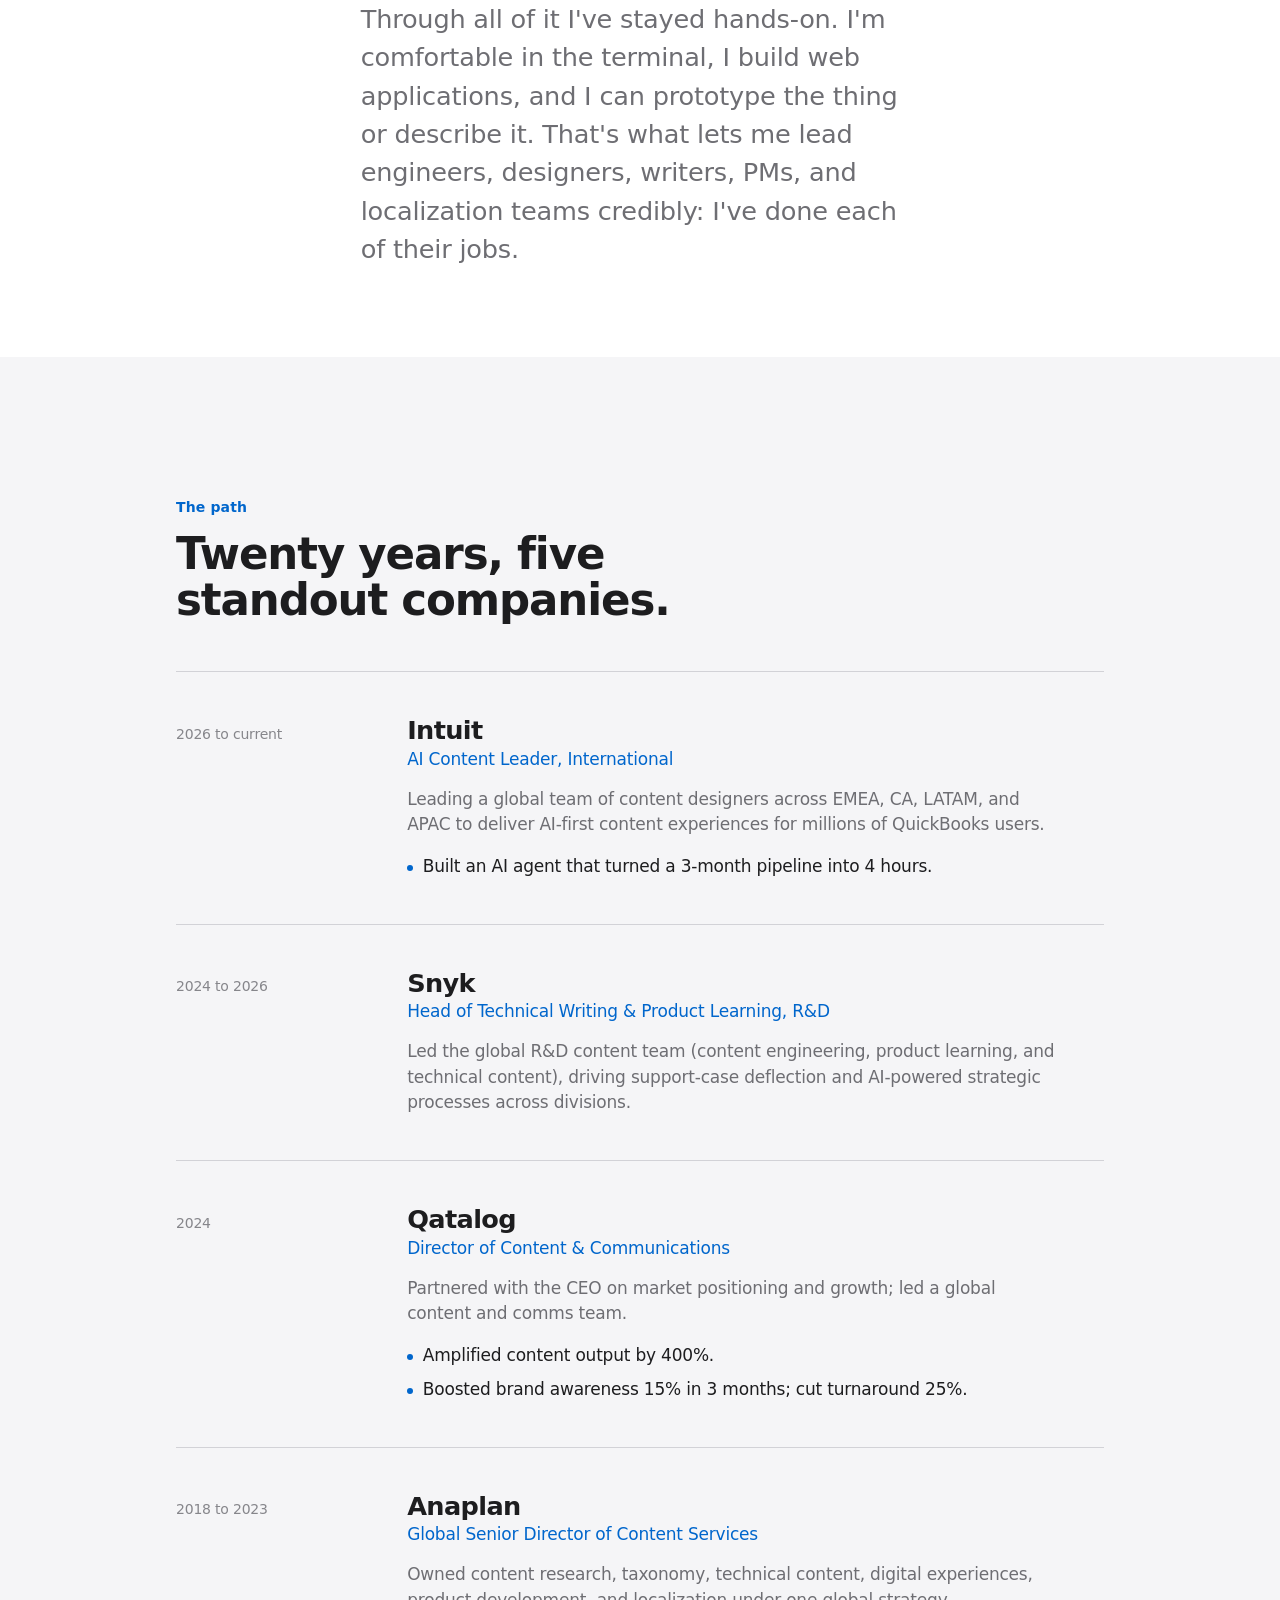
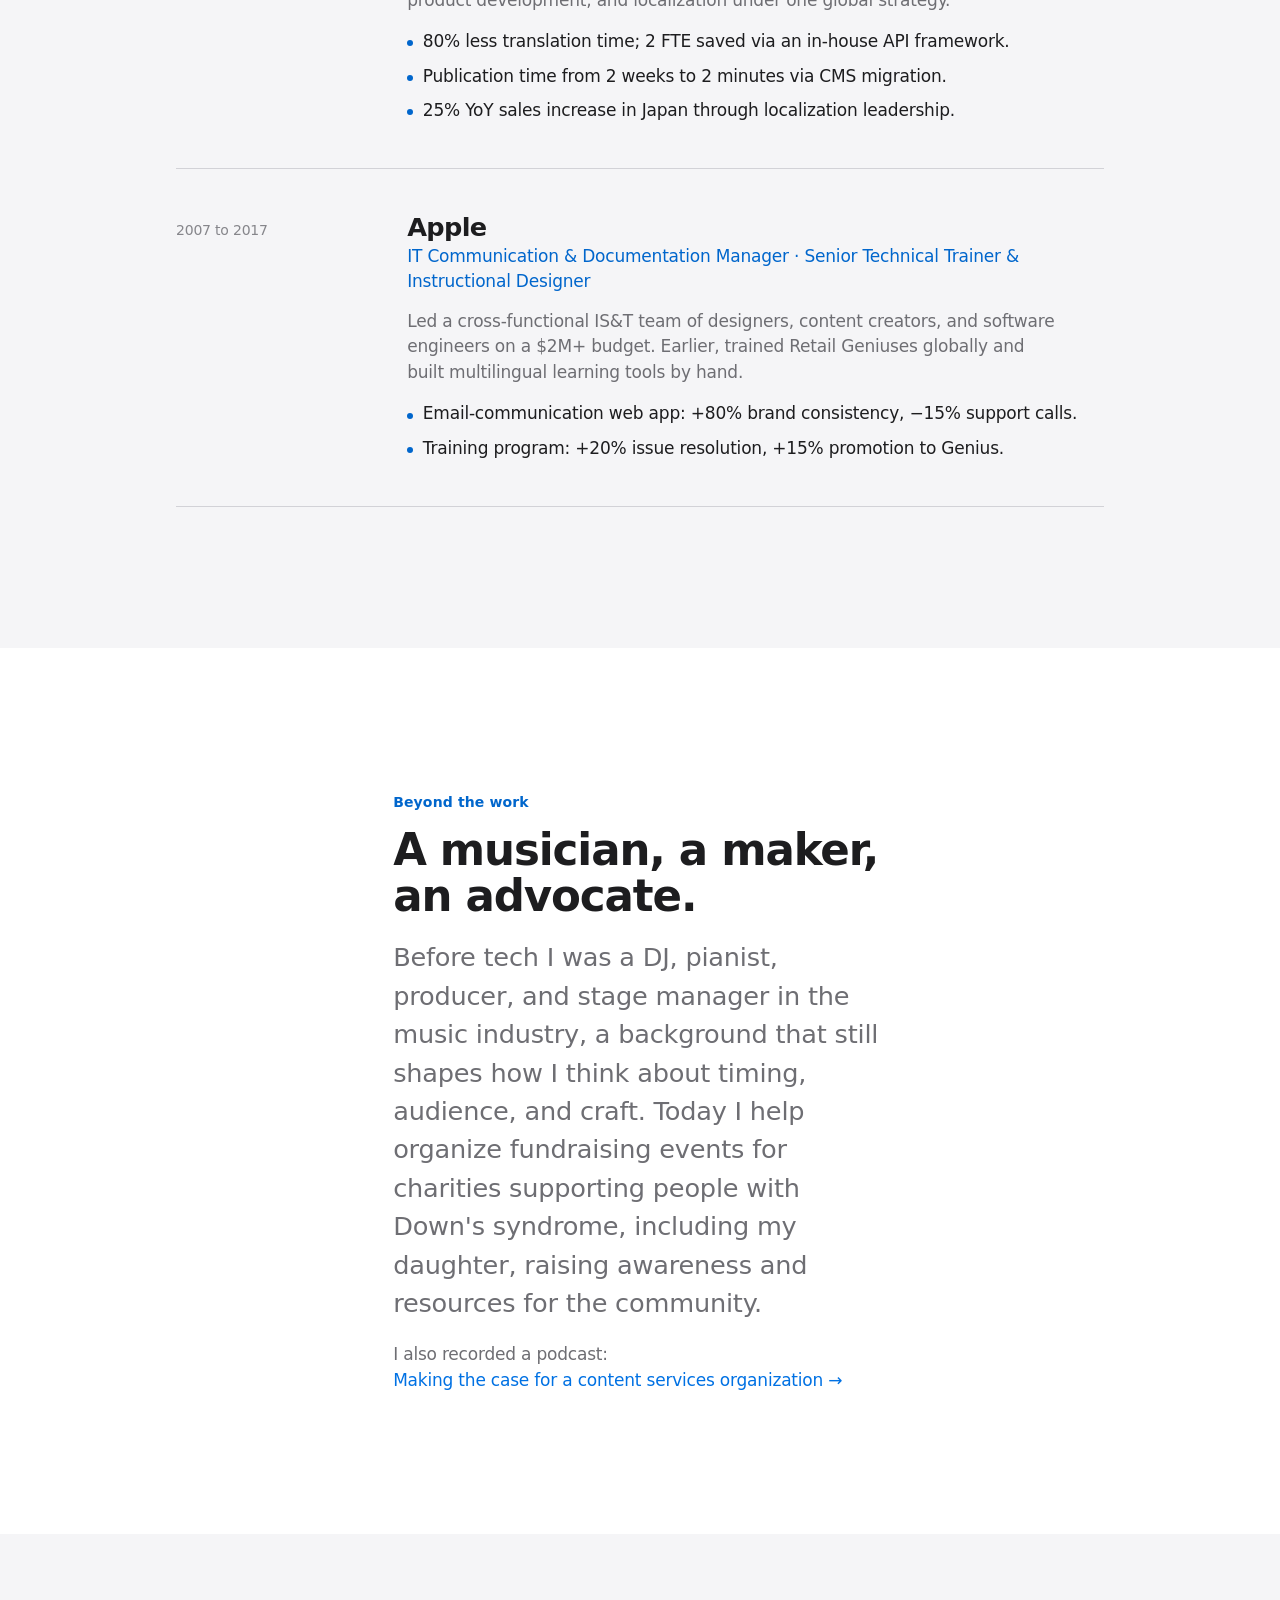
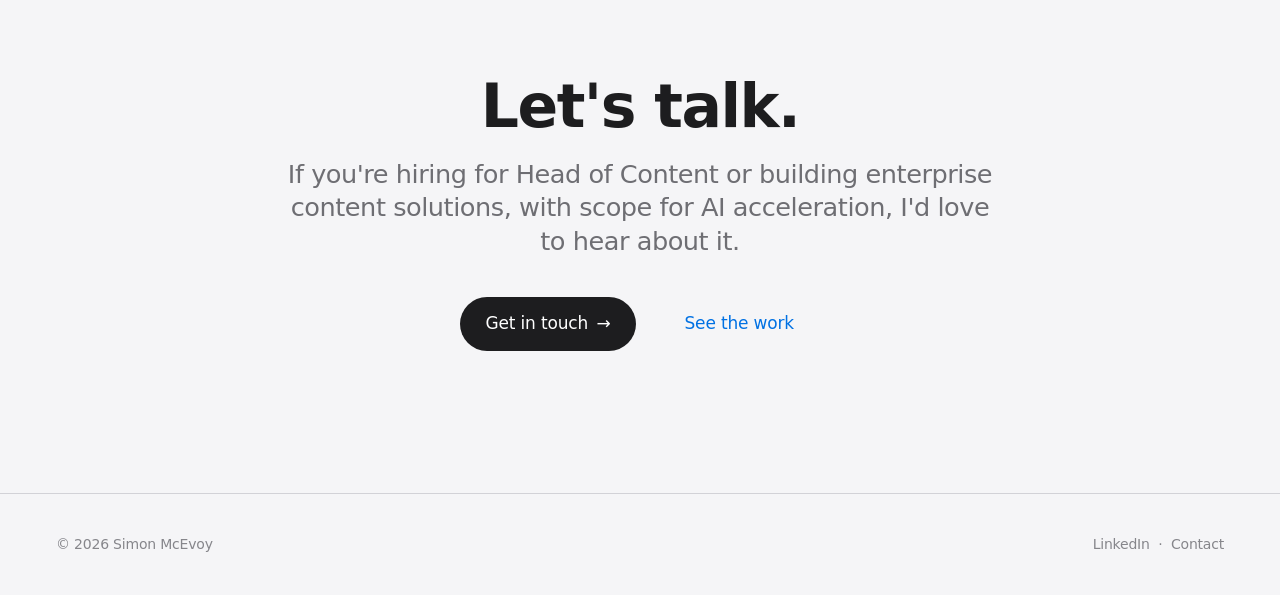
==== commit e60e20ea: "Update text for clarity in about.html" ====
--- a/about.html
+++ b/about.html
@@ -116,7 +116,7 @@
     <div class="wrap measure reveal" style="margin-inline:auto">
       <span class="eyebrow">Beyond the work</span>
       <h2 class="h2" style="margin:.8rem 0 1.2rem">A musician, a maker, an advocate.</h2>
-      <p class="muted" style="font-size:var(--step-lead); line-height:1.5">Before tech I was a DJ, pianist, producer, and stage manager in the music industry, a background that still shapes how I think about timing, audience, and craft. Today I organise fundraising events for charities supporting people with Down's syndrome, including my daughter, raising awareness and resources for the community.</p>
+      <p class="muted" style="font-size:var(--step-lead); line-height:1.5">Before tech I was a DJ, pianist, producer, and stage manager in the music industry, a background that still shapes how I think about timing, audience, and craft. Today I help organize fundraising events for charities supporting people with Down's syndrome, including my daughter, raising awareness and resources for the community.</p>
       <p class="muted" style="margin-top:1.25rem; font-size:var(--step-body)">I also recorded a podcast: <a class="link" href="https://www.youtube.com/watch?v=OHlqIciml-Q">Making the case for a content services organization →</a></p>
     </div>
   </section>
